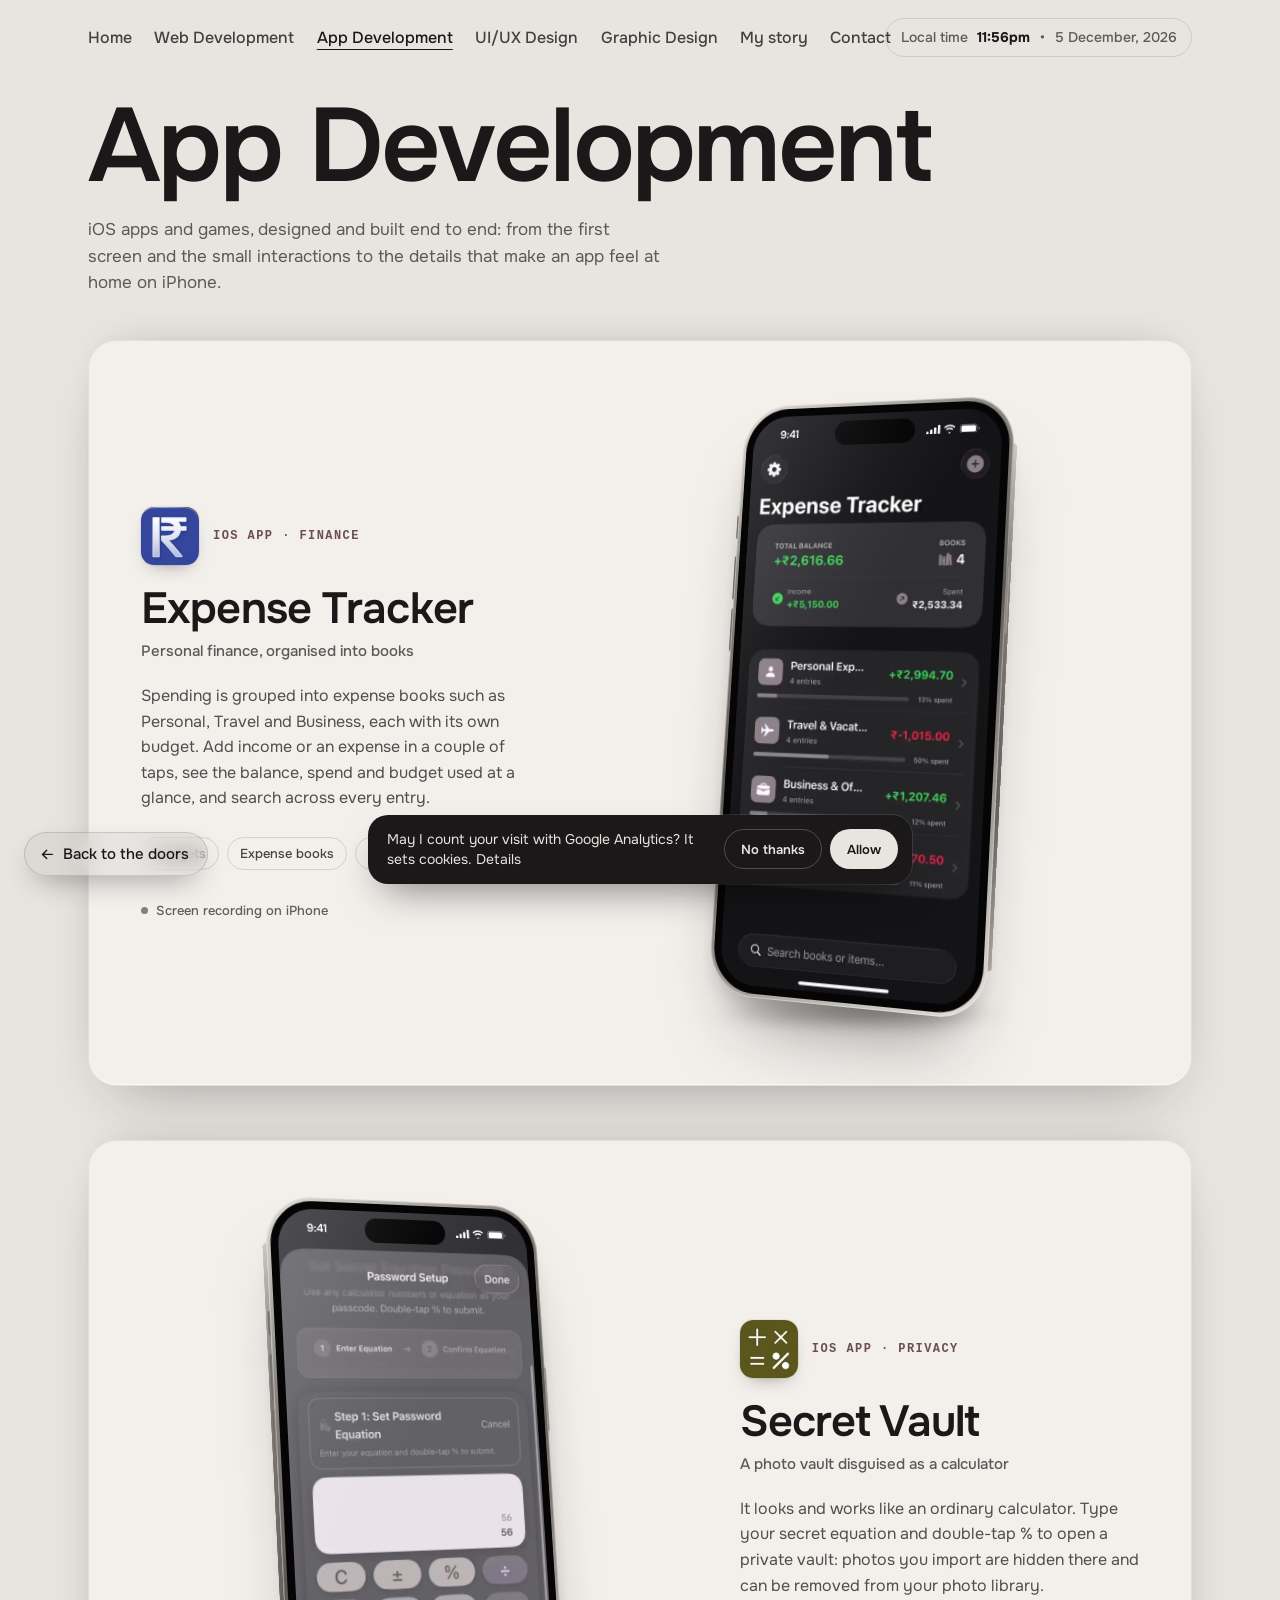
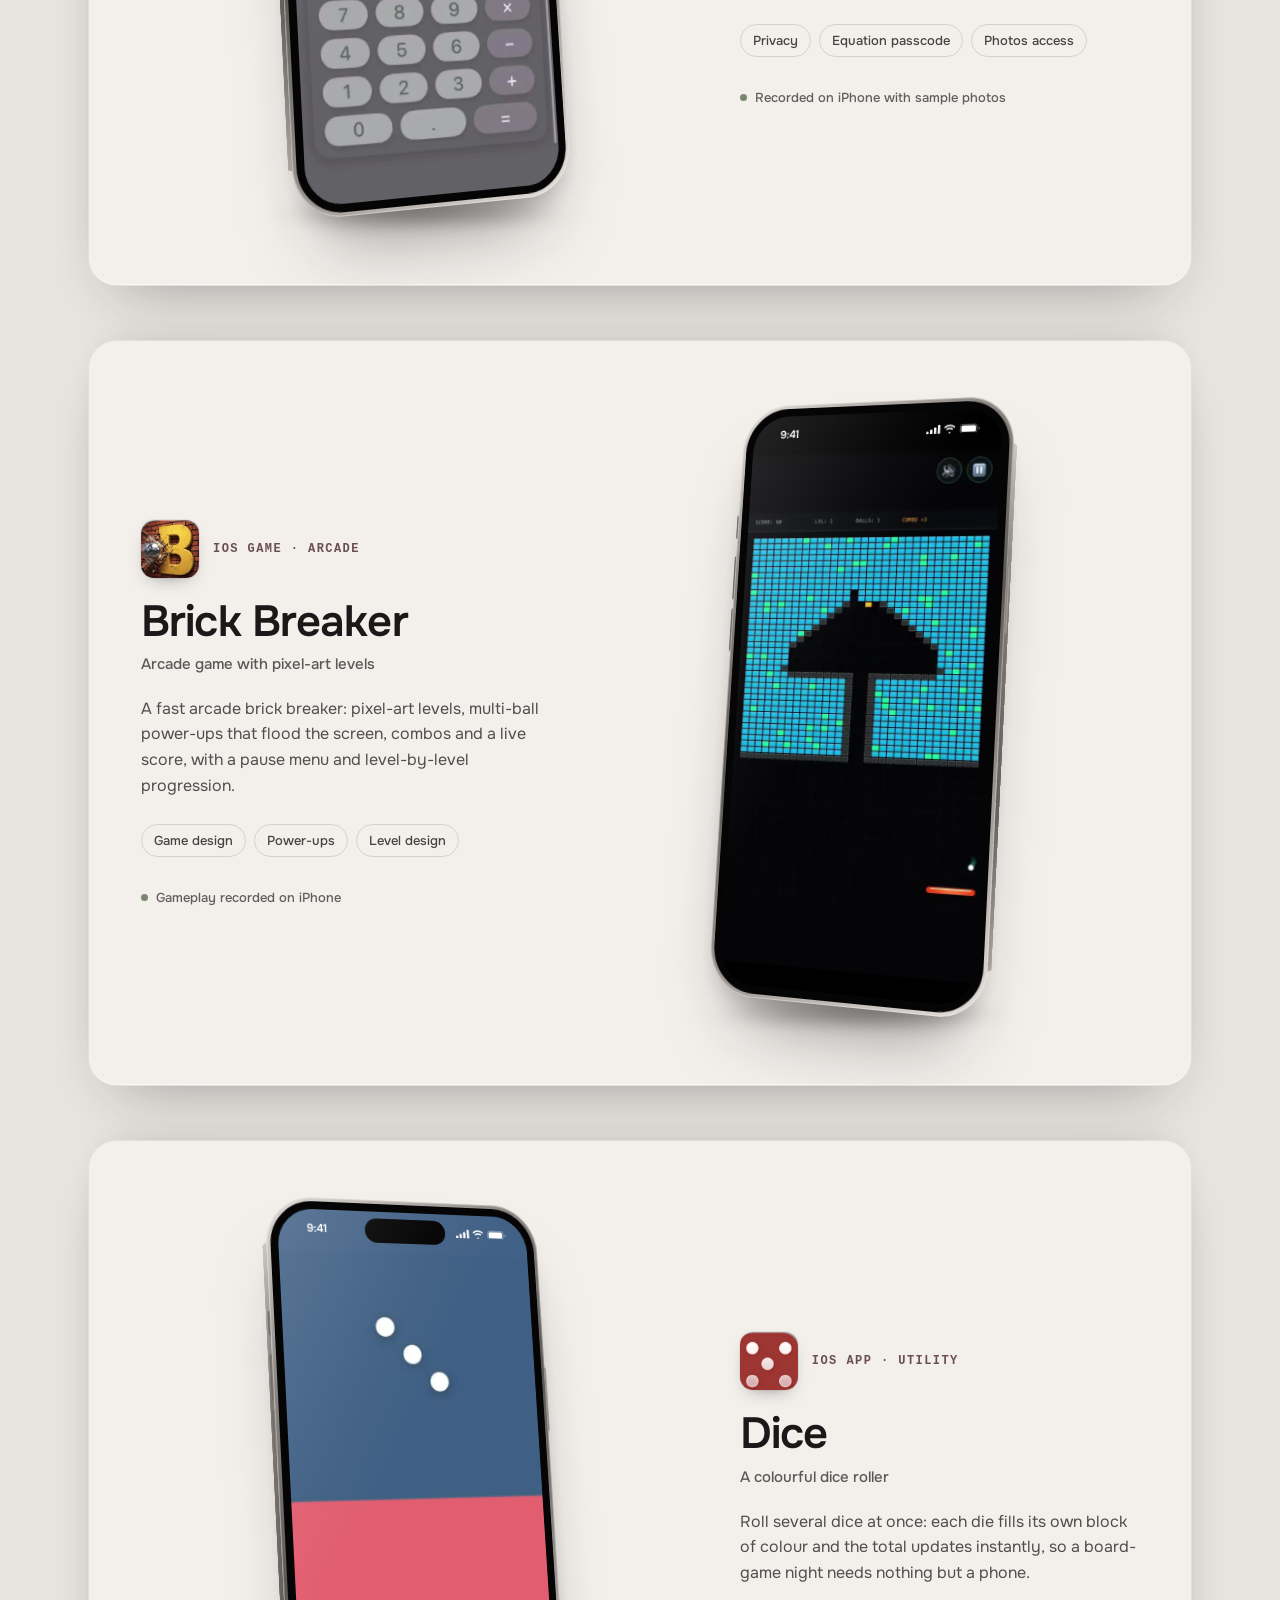
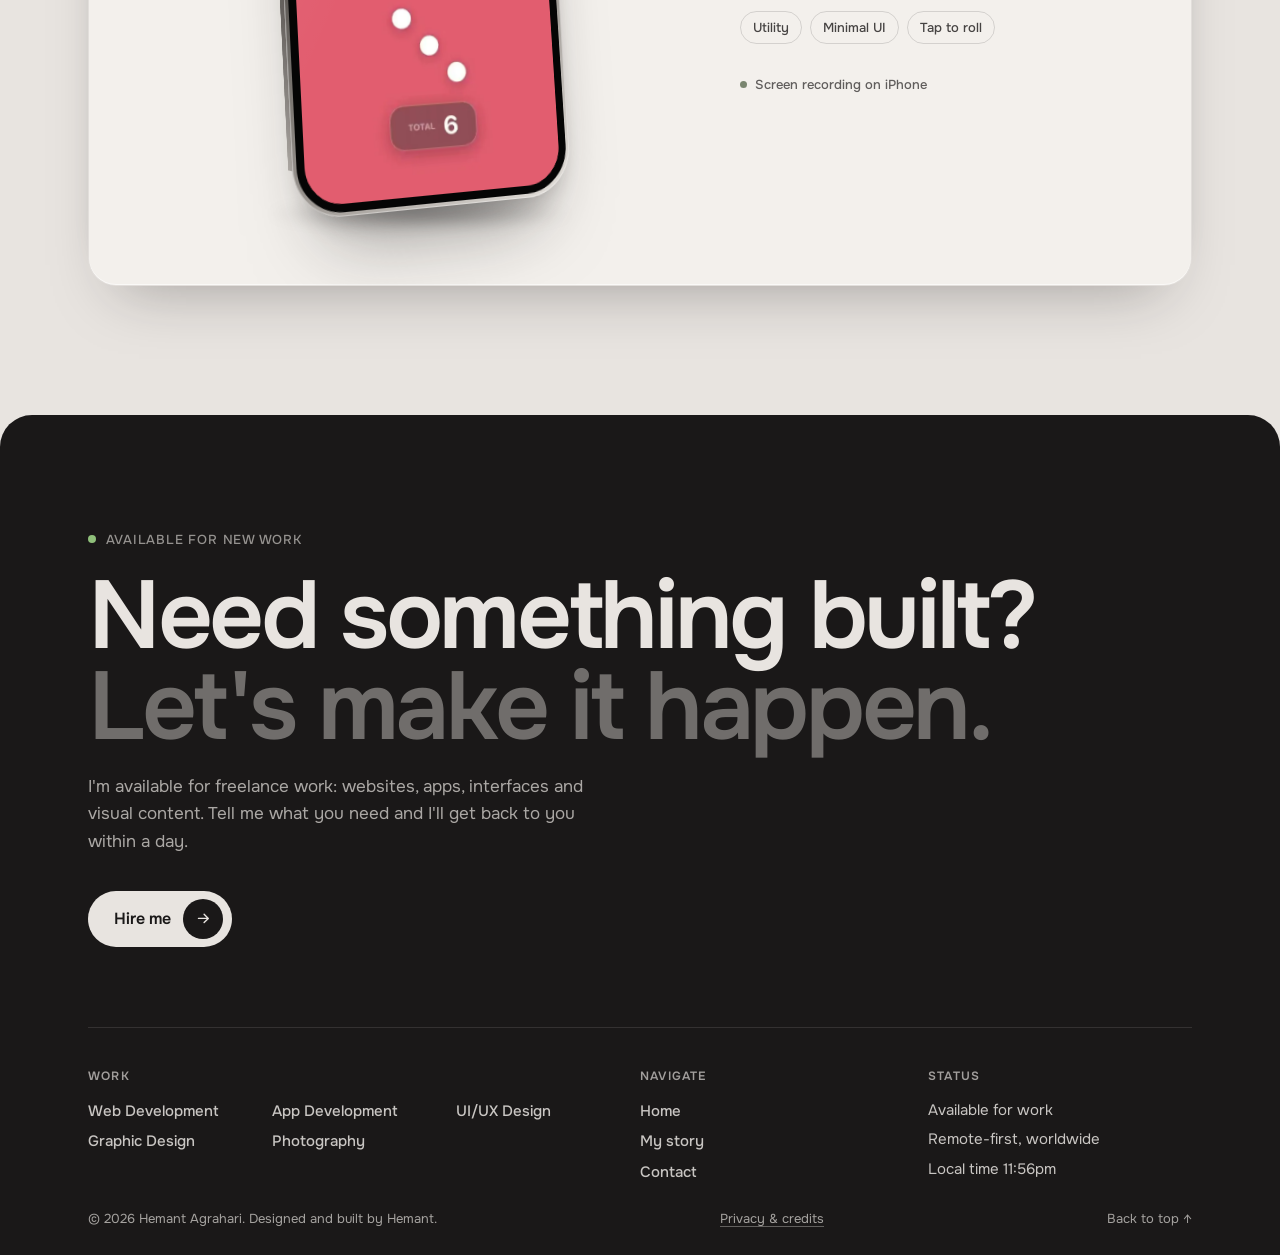
==== app-developer/index.html @ deef85c2 "added portfolio" ====
<!DOCTYPE html>
<html lang="en">
<head>
<meta charset="UTF-8" />
<meta name="viewport" content="width=device-width, initial-scale=1.0, viewport-fit=cover" />
<title>Freelance iOS App Developer — Hemant Agrahari</title>
<link rel="preload" href="../fonts/onest-latin.woff2" as="font" type="font/woff2" crossorigin>
<style>@font-face{font-family:'Onest';font-style:normal;font-display:swap;font-weight:100 900;src:url(../fonts/onest-latin.woff2) format('woff2');unicode-range:U+0000-00FF,U+0131,U+0152-0153,U+02BB-02BC,U+02C6,U+02DA,U+02DC,U+0304,U+0308,U+0329,U+2000-206F,U+20AC,U+2122,U+2191,U+2193,U+2212,U+2215,U+FEFF,U+FFFD}@font-face{font-family:'Onest';font-style:normal;font-display:swap;font-weight:100 900;src:url(../fonts/onest-latin-ext.woff2) format('woff2');unicode-range:U+0100-02BA,U+02BD-02C5,U+02C7-02CC,U+02CE-02D7,U+02DD-02FF,U+0304,U+0308,U+0329,U+1D00-1DBF,U+1E00-1E9F,U+1EF2-1EFF,U+2020,U+20A0-20AB,U+20AD-20C0,U+2113,U+2C60-2C7F,U+A720-A7FF}</style>

<meta name="description" content="Native iOS apps and games designed and built from first sketch to the App Store. Freelance app developer working remotely with businesses in the US, UK and worldwide." />
<meta name="theme-color" content="#1A1818" />
<script>if(/[?&]embed\b/.test(location.search))document.documentElement.classList.add('embed');try{if(localStorage.getItem('rishi-mode')==='dark')document.documentElement.dataset.mode='dark'}catch(e){}</script>
<style>
:root{--bg:#E8E4E0;--fg:#1A1818;--fg-rgb:26,24,24;--card:#F3F0EC;--card-line:rgba(26,24,24,.08);--accent:#6B4F4F;--room:#FBFAF8;
  --shadow:0 -1px 0 rgba(255,255,255,.6) inset,0 30px 60px -30px rgba(26,24,24,.35),0 -12px 40px -24px rgba(26,24,24,.25);
  --font:'Onest',ui-sans-serif,system-ui,-apple-system,'Segoe UI',sans-serif;color-scheme:light}
html[data-mode="dark"]{--bg:#1A1818;--fg:#E8E4E0;--fg-rgb:232,228,224;--card:#232020;--card-line:rgba(232,228,224,.08);--accent:#D9C6C6;--room:#050505;
  --shadow:0 1px 0 rgba(255,255,255,.04) inset,0 30px 60px -30px rgba(0,0,0,.8),0 -12px 40px -20px rgba(0,0,0,.7);color-scheme:dark}
*{box-sizing:border-box;margin:0;padding:0}
html{scrollbar-width:none}html::-webkit-scrollbar{display:none}
body{min-height:100vh;background:var(--bg);color:var(--fg);font-family:var(--font);-webkit-font-smoothing:antialiased;overflow-x:clip}
a{color:inherit;text-decoration:none}
:focus-visible{outline:2px solid #6B5C5C;outline-offset:3px}
.glow{position:fixed;inset:0;pointer-events:none;z-index:50;background:var(--room);animation:out .8s ease .15s forwards}
@keyframes out{to{opacity:0;visibility:hidden}}
html.embed .glow{animation:none;transition:opacity .45s ease,visibility 0s linear .45s}
html.embed.in .glow{opacity:0;visibility:hidden}
html.embed.out .glow{opacity:1;visibility:visible;transition:opacity .4s ease}

.wrap{max-width:88rem;margin:0 auto;padding:24px max(16px,env(safe-area-inset-right)) 0 max(16px,env(safe-area-inset-left))}
@media (min-width:1024px){.wrap{padding-inline:88px}}
.top{display:flex;justify-content:space-between;align-items:center;gap:12px;padding-bottom:56px}
.chip{display:inline-flex;align-items:center;height:44px;padding:0 18px;border-radius:999px;border:1px solid rgba(var(--fg-rgb),.14);font-size:14px;font-weight:500;cursor:pointer;transition:background .25s}
.chip:hover{background:rgba(var(--fg-rgb),.05)}
.lbl{font-size:12px;font-weight:500;letter-spacing:.06em;text-transform:uppercase;color:rgba(var(--fg-rgb),.5)}
.intro{display:flex;flex-direction:column;align-items:flex-start;gap:20px;padding-bottom:64px;text-align:left}
.intro h1{white-space:nowrap;font-size:clamp(34px,8.2vw,104px)}
h1{font-size:clamp(44px,7vw,84px);font-weight:600;letter-spacing:-.025em;line-height:.95}
.intro p{max-width:52ch;font-size:17px;line-height:1.55;color:rgba(var(--fg-rgb),.68)}
.intro .count{display:block;margin-top:14px;font-family:ui-monospace,'SF Mono',Menlo,Consolas,monospace;font-size:12px;font-weight:600;letter-spacing:.12em;text-transform:uppercase;color:var(--accent)}

/* ---------- stacked project cards ---------- */
.stack{position:relative;padding-bottom:12vh}
.card{position:sticky;top:calc(var(--nav-h,72px) + 16px + var(--i) * 14px);margin-bottom:6vh;border-radius:28px;background:var(--card);box-shadow:var(--shadow);
  border:1px solid var(--card-line);transform-origin:50% 0;will-change:transform;overflow:hidden}
.card__in{display:grid;gap:28px;padding:28px;min-height:min(calc(100vh - var(--nav-h,72px) - 120px),720px)}
@media (min-width:900px){
  .card__in{grid-template-columns:minmax(0,5fr) minmax(0,7fr);align-items:center;gap:40px;padding:48px 52px}
  .card.flip .card__in{grid-template-columns:minmax(0,7fr) minmax(0,5fr)}
  .card.flip .card__info{order:2}
}
.card__dim{position:absolute;inset:0;background:#000;opacity:0;pointer-events:none;border-radius:inherit}
.card__meta{display:flex;align-items:center;gap:12px;margin-bottom:22px;font-family:ui-monospace,'SF Mono',Menlo,Consolas,monospace;font-size:12px;font-weight:600;letter-spacing:.12em;text-transform:uppercase;color:var(--accent)}
.card__meta .no{color:rgba(var(--fg-rgb),.4)}
.card__meta i{width:22px;height:1px;background:currentColor;opacity:.5}
.card h2{font-size:clamp(30px,3.4vw,46px);font-weight:600;letter-spacing:-.02em;line-height:1.02;margin-bottom:10px}
.card .sub{font-size:15px;font-weight:500;color:rgba(var(--fg-rgb),.7);margin-bottom:22px}
.card .desc{font-size:16px;line-height:1.6;color:rgba(var(--fg-rgb),.75);max-width:44ch;margin-bottom:26px}
.tags{display:flex;flex-wrap:wrap;gap:8px;margin-bottom:28px}
.tags li{list-style:none;padding:7px 12px;border-radius:999px;border:1px solid rgba(var(--fg-rgb),.14);font-size:13px;font-weight:500;color:rgba(var(--fg-rgb),.8)}
.live{display:inline-flex;align-items:center;gap:10px;height:46px;padding:0 20px;border-radius:999px;background:var(--fg);color:var(--bg);font-size:14px;font-weight:600;transition:transform .3s cubic-bezier(.16,1,.3,1)}
.live:hover{transform:translateY(-2px)}
.live svg{width:16px;height:16px}
.note{display:inline-flex;align-items:center;gap:8px;font-size:13px;font-weight:500;color:rgba(var(--fg-rgb),.68)}
.note::before{content:"";width:7px;height:7px;border-radius:50%;background:#7a8670}

/* ---------- the phone: an iPhone turned slightly side-on ---------- */
.card__in{--w:clamp(210px,calc((100svh - var(--nav-h,72px) - 240px) * .5),320px);--sw:calc(var(--w) * .916)}
.stage{position:relative;perspective:1600px;perspective-origin:50% 45%;display:grid;place-items:center;padding:6px 0 34px}
.phone{position:relative;width:var(--w);transform-style:preserve-3d;transform:rotateY(-21deg) rotateX(6deg) rotateZ(1.2deg);transition:transform 1.2s cubic-bezier(.16,1,.3,1)}
.card.flip .phone{transform:rotateY(21deg) rotateX(6deg) rotateZ(-1.2deg)}
.card:hover .phone{transform:rotateY(-12deg) rotateX(3deg) rotateZ(.5deg)}
.card.flip:hover .phone{transform:rotateY(12deg) rotateX(3deg) rotateZ(-.5deg)}
/* titanium frame, then the black bezel, then the screen */
.phone__body{position:relative;transform-style:preserve-3d;padding:calc(var(--w) * .012);border-radius:calc(var(--w) * .168);
  background:linear-gradient(145deg,#e4e0db 0%,#8f8a85 22%,#5b5753 48%,#9d9893 74%,#e6e2dd 100%);
  box-shadow:inset 0 0 0 1px rgba(255,255,255,.35),0 50px 80px -40px rgba(26,24,24,.55),0 18px 30px -18px rgba(26,24,24,.35)}
html[data-mode="dark"] .phone__body{box-shadow:inset 0 0 0 1px rgba(255,255,255,.25),0 50px 80px -40px rgba(0,0,0,.9),0 18px 30px -18px rgba(0,0,0,.7)}
/* the frame's thickness: an edge you see because the phone is turned */
.phone__body::before{content:"";position:absolute;top:calc(var(--w) * .16);bottom:calc(var(--w) * .16);right:0;width:calc(var(--w) * .05);transform-origin:100% 50%;transform:rotateY(-90deg);
  background:linear-gradient(180deg,#cfcac5,#8c8783 30%,#6d6965 70%,#b9b4af)}
.card.flip .phone__body::before{right:auto;left:0;transform-origin:0 50%;transform:rotateY(90deg)}
.phone__btn{position:absolute;width:calc(var(--w) * .014);border-radius:2px;background:linear-gradient(90deg,#6e6a66,#bdb8b3);transform:translateZ(-1px)}
.phone__btn.l{left:calc(var(--w) * -.008)}.phone__btn.r{right:calc(var(--w) * -.008)}
.phone__screen{position:relative;box-sizing:content-box;aspect-ratio:1180/2556;border:calc(var(--w) * .03) solid #050505;border-radius:calc(var(--w) * .156);overflow:hidden;background:#141414 center/cover no-repeat;transform:translateZ(.5px)}
.phone__screen video{border-radius:calc(var(--w) * .126);position:absolute;inset:0;width:100%;height:100%;object-fit:cover;display:block}
.phone__screen::after{content:"";position:absolute;inset:0;pointer-events:none;
  background:linear-gradient(118deg,rgba(255,255,255,.14) 0%,rgba(255,255,255,.03) 30%,transparent 44%)}
.island{position:absolute;left:34%;top:calc(var(--sw) * .028);width:32%;aspect-ratio:126/37;border-radius:999px;background:#000}
.sbar{position:absolute;left:0;right:0;top:0;height:calc(var(--sw) * .15);display:flex;align-items:center;justify-content:space-between;
  padding:0 calc(var(--sw) * .085) 0 calc(var(--sw) * .115);color:#fff;font-size:calc(var(--sw) * .043);font-weight:600;letter-spacing:-.01em;pointer-events:none}
.sbar svg{height:calc(var(--sw) * .036);width:auto;display:block}
.sbar span:last-child{display:flex;align-items:center;gap:calc(var(--sw) * .014)}
.stage::after{content:"";position:absolute;left:50%;bottom:10px;width:calc(var(--w) * 1.05);height:26px;transform:translateX(-50%);border-radius:50%;
  background:radial-gradient(closest-side,rgba(0,0,0,.3),transparent);filter:blur(7px);z-index:-1}
html[data-mode="dark"] .stage::after{background:radial-gradient(closest-side,rgba(0,0,0,.8),transparent)}
/* the app's own icon beside its name */
.app{display:flex;align-items:center;gap:14px;margin-bottom:22px}
.app img{width:58px;height:58px;border-radius:13px;display:block;box-shadow:0 8px 18px -10px rgba(26,24,24,.5),0 0 0 1px rgba(var(--fg-rgb),.06)}
.app .card__meta{margin-bottom:0}

/* arriving */
.card .card__info>*,.card .stage{transition:opacity .8s ease,transform 1s cubic-bezier(.16,1,.3,1)}
.card:not(.seen) .card__info>*{opacity:0;transform:translateY(18px)}
.card:not(.seen) .stage{opacity:0;transform:translateX(40px)}
@media (max-width:899.98px){.card:not(.seen) .stage,.card.flip:not(.seen) .stage{transform:translateY(20px)}}
.card.flip:not(.seen) .stage{transform:translateX(-40px)}
.card .card__info>*:nth-child(2){transition-delay:.05s}.card .card__info>*:nth-child(3){transition-delay:.1s}
.card .card__info>*:nth-child(4){transition-delay:.15s}.card .card__info>*:nth-child(5){transition-delay:.2s}.card .card__info>*:nth-child(6){transition-delay:.25s}

.outro{padding:10vh 0 14vh;text-align:center}
.outro p{font-size:15px;color:rgba(var(--fg-rgb),.55);margin-bottom:18px}

@media (max-width:899.98px){
  .card{top:calc(var(--nav-h,64px) + 10px + var(--i) * 10px);border-radius:22px}
  /* phones: each card fits one screen, desktop on top, the essentials below */
  .card__in{padding:16px 18px 20px;min-height:auto;gap:4px;max-height:calc(100svh - var(--nav-h,64px) - 40px)}
  .stage{order:-1;padding:4px 6% 18px}
  .card__meta{margin-bottom:8px;font-size:11px}
  .card h2{font-size:26px;margin-bottom:4px}
  .card .sub{font-size:13px;margin-bottom:10px}
  .card .desc{font-size:14px;line-height:1.5;margin-bottom:14px;display:-webkit-box;-webkit-line-clamp:3;-webkit-box-orient:vertical;overflow:hidden}
  .tags{display:none}
  .live{height:44px;padding:0 18px;font-size:13px}
  .card__in{--w:clamp(150px,calc((100svh - var(--nav-h,64px) - 370px) * .47),230px)}
  .phone,.card.flip .phone{transform:rotateY(-14deg) rotateX(4deg) rotateZ(.6deg)}
  .card.flip .phone__body::before{right:0;left:auto;transform-origin:100% 50%;transform:rotateY(-90deg)}
  .app{margin-bottom:10px;gap:12px}.app img{width:42px;height:42px;border-radius:10px}
}
@media (prefers-reduced-motion:reduce){
  .glow{display:none}
  .card .card__info>*,.card .stage{transition:none;opacity:1!important;transform:none!important}
}

.rn{position:sticky;top:0;z-index:40;transition:background .35s ease,box-shadow .35s ease}
.rn{background:var(--bg)}
.rn.stuck{box-shadow:0 1px 0 rgba(var(--fg-rgb),.1)}
.rn__in{max-width:88rem;margin:0 auto;display:flex;align-items:center;justify-content:space-between;gap:1.5rem;padding:1.1rem max(16px,env(safe-area-inset-right)) 1.1rem max(16px,env(safe-area-inset-left));transition:padding .35s ease}
.rn.stuck .rn__in{padding-block:.8rem}
@media (min-width:1024px){.rn__in{padding-inline:88px}}
.rn nav ul{display:none;list-style:none;margin:0;padding:0;gap:1.4rem;white-space:nowrap}
.rn nav button{padding:0;border:0;background:none;color:var(--fg);font:inherit;font-size:1rem;font-weight:500;opacity:.8;cursor:pointer;transition:opacity .2s}
.rn nav button:hover,.rn nav button[aria-current]{opacity:1}
.rn nav button[aria-current]{text-decoration:underline;text-underline-offset:.35em;text-decoration-thickness:1px}
.rn__clock{display:flex;align-items:center;gap:.6rem;padding:.6rem .9rem;border-radius:999px;border:1px solid rgba(var(--fg-rgb),.12);font-size:.875rem;font-weight:500;white-space:nowrap}
.rn__clock span{color:rgba(var(--fg-rgb),.68)}
.rn__menu{display:inline-flex;align-items:center;justify-content:center;gap:.5rem;height:2.75rem;padding:0 1.05rem 0 .95rem;font:500 .9375rem/1 'Onest',ui-sans-serif,system-ui,-apple-system,'Segoe UI',sans-serif;border-radius:999px;border:1px solid rgba(var(--fg-rgb),.12);background:none;color:var(--fg);cursor:pointer}
.rn__menu svg{width:1.1rem;height:1.1rem}
/* ---------- the menu, full screen, on small screens ---------- */
.rn__panel{position:fixed;inset:0;z-index:110;display:flex;flex-direction:column;
  padding:max(1rem,env(safe-area-inset-top)) max(1.25rem,env(safe-area-inset-right)) max(1.5rem,env(safe-area-inset-bottom)) max(1.25rem,env(safe-area-inset-left));
  background:var(--bg);color:var(--fg);visibility:hidden;opacity:0;
  transition:opacity .4s cubic-bezier(.4,0,.2,1),visibility 0s linear .4s}
.rn.open .rn__panel{visibility:visible;opacity:1;transition-delay:0s}
/* a wash of colour sweeps up behind the items as it opens */
.rn__panel::before{content:"";position:absolute;inset:0;pointer-events:none;
  background:radial-gradient(70% 55% at 12% 100%,rgba(164,85,44,.2),transparent 70%),
             radial-gradient(60% 50% at 95% 4%,rgba(196,176,176,.18),transparent 72%);
  opacity:0;transform:translateY(12%) scale(1.08);transition:opacity .6s ease,transform .9s cubic-bezier(.16,1,.3,1)}
.rn.open .rn__panel::before{opacity:1;transform:none}
.rn__phead{position:relative;z-index:1;display:flex;align-items:center;justify-content:space-between;min-height:2.75rem;margin-bottom:auto}
.rn__plbl{font:600 .75rem/1 'Onest',ui-sans-serif,system-ui,sans-serif;letter-spacing:.16em;text-transform:uppercase;color:rgba(var(--fg-rgb),.5)}
.rn__pclose{display:inline-flex;align-items:center;justify-content:center;width:2.75rem;height:2.75rem;border-radius:999px;
  border:1px solid rgba(var(--fg-rgb),.14);background:none;color:var(--fg);cursor:pointer;transition:background .25s,transform .35s cubic-bezier(.16,1,.3,1)}
.rn__pclose:hover{background:rgba(var(--fg-rgb),.08);transform:rotate(90deg)}
.rn__pclose svg{width:1.15rem;height:1.15rem}
.rn__plist{position:relative;z-index:1;display:flex;flex-direction:column;justify-content:center;gap:.1rem;padding-block:2rem}
/* each line rises into place, one after the other */
.rn__plist button{position:relative;display:flex;align-items:baseline;gap:.85rem;width:100%;padding:.45rem 0;border:0;background:none;color:var(--fg);
  font:600 clamp(2rem,9.5vw,2.9rem)/1.06 'Onest',ui-sans-serif,system-ui,sans-serif;letter-spacing:-.03em;text-align:left;cursor:pointer;
  opacity:0;transform:translateY(1.1rem);transition:opacity .5s ease,transform .66s cubic-bezier(.16,1,.3,1),color .25s ease}
.rn.open .rn__plist button{opacity:1;transform:none;transition-delay:calc(var(--i,0) * 55ms + 90ms)}
.rn__plist button::before{content:counter(rnc,decimal-leading-zero);counter-increment:rnc;
  font:600 .8125rem/1 ui-monospace,'SF Mono',Menlo,Consolas,monospace;letter-spacing:.1em;color:rgba(var(--fg-rgb),.38);transition:color .25s}
.rn__plist{counter-reset:rnc}
.rn__plist button[aria-current]{color:var(--fg)}
.rn__plist button[aria-current]::before{color:#A4552C}
@media (hover:hover){.rn__plist button:hover{color:#A4552C}.rn__plist button:hover::before{color:#A4552C}}
.rn__pfoot{position:relative;z-index:1;margin-top:auto;padding-top:1.25rem;border-top:1px solid rgba(var(--fg-rgb),.1);
  font:500 .8125rem/1.4 'Onest',ui-sans-serif,system-ui,sans-serif;color:rgba(var(--fg-rgb),.55);
  opacity:0;transform:translateY(.6rem);transition:opacity .5s ease .34s,transform .6s cubic-bezier(.16,1,.3,1) .34s}
.rn.open .rn__pfoot{opacity:1;transform:none}
html.rn-lock,html.rn-lock body{overflow:hidden}
@media (prefers-reduced-motion:reduce){
  .rn__panel,.rn__panel::before,.rn__plist button,.rn__pfoot{transition-duration:.01ms!important;transform:none!important}}

/* ---------- where things sit in the bar ---------- */
/* wide: the full nav shows, and "back" floats in the bottom-left corner instead of taking bar space */
@media (min-width:1200px){
  .rn nav ul{display:flex}
  .rn__menu,.rn__panel{display:none!important}
  .backd{position:fixed;left:max(1.5rem,env(safe-area-inset-left));bottom:max(1.5rem,calc(env(safe-area-inset-bottom) + 1rem));top:auto;z-index:60;
    height:3rem;padding:0 1.25rem 0 1rem;border-color:transparent;
    background:var(--bd-float,rgba(26,24,24,.9));color:var(--bd-floatfg,#E8E4E0);
    -webkit-backdrop-filter:blur(10px);backdrop-filter:blur(10px);
    box-shadow:0 12px 30px -12px rgba(0,0,0,.45),0 0 0 1px rgba(255,255,255,.08)}
  .backd span{display:inline}
  .backd:hover{background:var(--bd-float,rgba(26,24,24,1));border-color:transparent}
}
html[data-mode="dark"] .backd{--bd-float:rgba(232,228,224,.92);--bd-floatfg:#1A1818}
/* narrow: back on the left, menu on the right, no clock */
@media (max-width:1199.98px){
  .rn__in{justify-content:space-between}
  .rn nav{display:none}
  .rn__clock{display:none}
  .rn__menu{order:99;margin-left:auto}
  .backd{order:-2}
}

/* ---------- footer ---------- */
/* the footer slides up over the last 32px of the section above, so its rounded corners show that
   section's real background (gradients and glows included) instead of a flat patch of colour */
.sfw{position:relative;z-index:2;background:transparent;margin-top:-32px}
.sfw--dark .sf{box-shadow:inset 0 1px 0 rgba(232,228,224,.12)}
.sf{--sf-bg:#1A1818;--sf-fg:#E8E4E0;--sf-rgb:232,228,224;--sf-acc:#C4B0B0;position:relative;z-index:2;background:var(--sf-bg);color:var(--sf-fg);
  border-radius:2rem 2rem 0 0;overflow:hidden;font-family:'Onest',ui-sans-serif,system-ui,-apple-system,'Segoe UI',sans-serif}
html[data-mode="dark"] .sf{--sf-bg:#0F0E0E;box-shadow:inset 0 1px 0 rgba(232,228,224,.1)}
.sf__in{max-width:88rem;margin:0 auto;padding:5.5rem 1.25rem 1.5rem}
@media (min-width:1024px){.sf__in{padding:7rem 5.5rem 1.75rem}}
html,body{overscroll-behavior-y:none}
html{background:#1A1818}html[data-mode="dark"]{background:#0F0E0E}
body{margin:0}
.sf{margin-bottom:0}
.sf__eye{display:inline-flex;align-items:center;gap:.6rem;font-size:.8125rem;font-weight:500;letter-spacing:.06em;text-transform:uppercase;color:rgba(var(--sf-rgb),.6)}
.sf__eye i{width:.5rem;height:.5rem;border-radius:50%;background:#8FBF7A;box-shadow:0 0 0 0 rgba(143,191,122,.6);animation:sfPulse 2.2s ease-out infinite}
@keyframes sfPulse{70%{box-shadow:0 0 0 .55rem rgba(143,191,122,0)}100%{box-shadow:0 0 0 0 rgba(143,191,122,0)}}
.sf__h{margin:1.4rem 0 1.25rem;font-size:clamp(2.75rem,7.5vw,6.5rem);font-weight:600;line-height:.95;letter-spacing:-.035em}
.sf__h span{display:block;color:rgba(var(--sf-rgb),.42)}
.sf__p{max-width:46ch;font-size:1.0625rem;line-height:1.6;color:rgba(var(--sf-rgb),.7)}
.sf__cta{display:flex;flex-wrap:wrap;gap:.75rem;margin-top:2.25rem}
.sf__btn{display:inline-flex;align-items:center;gap:.8rem;height:3.5rem;padding:0 .55rem 0 1.6rem;border:0;border-radius:999px;background:var(--sf-fg);color:var(--sf-bg);
  font:inherit;font-size:1rem;font-weight:600;cursor:pointer;transition:transform .35s cubic-bezier(.16,1,.3,1)}
.sf__btn b{display:grid;place-items:center;width:2.5rem;height:2.5rem;border-radius:50%;background:var(--sf-bg);color:var(--sf-fg)}
.sf__btn svg{width:1.05rem;height:1.05rem;transition:transform .35s cubic-bezier(.16,1,.3,1)}
.sf__btn:hover{transform:translateY(-2px)}.sf__btn:hover svg{transform:translateX(3px)}
.sf__ghost{display:inline-flex;align-items:center;height:3.5rem;padding:0 1.5rem;border-radius:999px;border:1px solid rgba(var(--sf-rgb),.2);background:none;color:var(--sf-fg);
  font:inherit;font-size:1rem;font-weight:500;cursor:pointer;transition:background .25s}
.sf__ghost:hover{background:rgba(var(--sf-rgb),.07)}
.sf__cols{display:grid;grid-template-columns:repeat(2,minmax(0,1fr));gap:2.25rem 1.5rem;margin-top:5rem;padding-top:2.5rem;border-top:1px solid rgba(var(--sf-rgb),.12)}
@media (min-width:768px){.sf__cols{grid-template-columns:2fr 1fr 1fr}}
.sf__cols h3{margin-bottom:1rem;font-size:.75rem;font-weight:600;letter-spacing:.1em;text-transform:uppercase;color:rgba(var(--sf-rgb),.66)}
.sf__cols ul{list-style:none;margin:0;padding:0;display:flex;flex-direction:column;gap:.6rem}
@media (pointer:coarse),(max-width:767.98px){.sf__cols ul{gap:0}.sf__cols button,.sf__cols a,.sf__bot button{min-height:44px;min-width:44px;display:inline-flex;align-items:center}.sf__cols li.st{min-height:32px;display:flex;align-items:center}}
.sf__cols button,.sf__cols a{padding:0;border:0;background:none;color:rgba(var(--sf-rgb),.85);font:inherit;font-size:.9375rem;font-weight:500;cursor:pointer;text-align:left;text-decoration:none;transition:color .2s}
.sf__cols button:hover,.sf__cols a:hover{color:#fff}
.sf__cols li.st{font-size:.9375rem;color:rgba(var(--sf-rgb),.85)}
.sf__cols .work{display:grid;grid-template-columns:repeat(auto-fill,minmax(10rem,1fr));gap:.6rem 1.5rem}
.sf__in{position:relative;z-index:1}
/* the name runs the full width of the footer, edge to edge, behind the links and the bottom line */
.sf__word{position:absolute;left:0;right:0;bottom:0;z-index:0;margin:0;padding:0 1.2vw;font-size:var(--wf,15vw);font-weight:700;line-height:.74;letter-spacing:-.055em;
  color:rgba(var(--sf-rgb),.17);user-select:none;pointer-events:none;white-space:nowrap;text-align:center;transform:translateY(.05em)}
.sf__word span{display:inline-block}
.sf__word .short{display:none}
@media (max-width:767.98px){.sf__word .full{display:none}.sf__word .short{display:inline-block}}

.sf__bot{display:flex;flex-wrap:wrap;justify-content:space-between;gap:.75rem;margin-top:1.75rem;font-size:.8125rem;color:rgba(var(--sf-rgb),.68)}
.sf__bot button{padding:0;border:0;background:none;color:inherit;font:inherit;cursor:pointer}.sf__bot button:hover{color:var(--sf-fg)}
.sf__legal a{color:inherit;text-decoration:underline;text-underline-offset:.2em;text-decoration-color:rgba(var(--sf-rgb),.35)}.sf__legal a:hover{color:var(--sf-fg)}
@media (pointer:coarse),(max-width:767.98px){.sf__legal a{min-height:44px;display:inline-flex;align-items:center}}
@media (prefers-reduced-motion:reduce){.sf__eye i{animation:none}}
/* ---------- floating back-to-top ---------- */
.totop{--tt-bg:#1A1818;--tt-fg:#E8E4E0;--tt-ring:232,228,224;position:fixed;right:max(1.25rem,env(safe-area-inset-right));bottom:max(1.25rem,env(safe-area-inset-bottom));z-index:60;
  display:grid;place-items:center;width:3.25rem;height:3.25rem;padding:0;border:0;border-radius:50%;background:var(--tt-bg);color:var(--tt-fg);cursor:pointer;
  box-shadow:0 10px 30px -10px rgba(0,0,0,.45),0 0 0 1px rgba(var(--tt-ring),.14);
  opacity:0;visibility:hidden;transform:translateY(.75rem) scale(.9);
  transition:opacity .35s ease,visibility 0s linear .35s,transform .45s cubic-bezier(.16,1,.3,1),background .3s ease,color .3s ease,box-shadow .3s ease}
.totop.show{opacity:1;visibility:visible;transform:none;transition-delay:0s}
.totop[data-on="dark"]{--tt-bg:#E8E4E0;--tt-fg:#1A1818;--tt-ring:26,24,24}
.totop svg.ar{width:1.15rem;height:1.15rem;transition:transform .4s cubic-bezier(.16,1,.3,1)}
.totop svg.ring{position:absolute;inset:0;width:100%;height:100%;transform:rotate(-90deg);pointer-events:none}
.totop .ring circle{fill:none;stroke:currentColor;stroke-width:2;opacity:.85;stroke-dasharray:var(--len);stroke-dashoffset:calc(var(--len) * (1 - var(--p,0)));transition:stroke-dashoffset .12s linear}
.totop .lbl{position:absolute;right:calc(100% + .6rem);top:50%;padding:.4rem .75rem;border-radius:999px;background:var(--tt-bg);color:var(--tt-fg);font:500 .8125rem/1 'Onest',ui-sans-serif,system-ui,sans-serif;
  white-space:nowrap;pointer-events:none;opacity:0;transform:translate(.4rem,-50%);transition:opacity .25s ease,transform .35s cubic-bezier(.16,1,.3,1);box-shadow:0 0 0 1px rgba(var(--tt-ring),.14)}
@media (hover:hover){.totop:hover{transform:translateY(-3px)}.totop:hover svg.ar{transform:translateY(-3px)}.totop:hover .lbl{opacity:1;transform:translate(0,-50%)}}
.totop:focus-visible{outline:2px solid #C4B0B0;outline-offset:3px}
@media (max-width:767.98px){.totop{width:3rem;height:3rem}}
@media (prefers-reduced-motion:reduce){.totop,.totop svg.ar{transition:opacity .2s ease,visibility 0s linear .2s}}

.skel{position:relative}
.skel::after{content:"";position:absolute;inset:0;z-index:6;pointer-events:none;border-radius:inherit;opacity:1;
  background:linear-gradient(100deg,#E2DDD8 30%,#F1EDE9 50%,#E2DDD8 70%);background-size:220% 100%;animation:skel 1.25s linear infinite}
html[data-mode="dark"] .skel::after{background-image:linear-gradient(100deg,#231F1F 30%,#2F2A2A 50%,#231F1F 70%)}
@keyframes skel{from{background-position:120% 0}to{background-position:-100% 0}}
/* a recording that is still buffering: a light sweep over its poster until it plays */
.skel-buf{position:relative}
.skel-buf::before{content:"";position:absolute;inset:0;z-index:6;pointer-events:none;border-radius:inherit;
  background:linear-gradient(100deg,transparent 30%,rgba(255,255,255,.22) 50%,transparent 70%);background-size:220% 100%;animation:skel 1.25s linear infinite}
@media (prefers-reduced-motion:reduce){.skel::after{animation:none}}

/* "Back to the doors" sits in the room's sticky header: it stays on screen the whole
   time you are inside a room, but it is part of the bar rather than floating over the page,
   so it never covers anything you are reading. */
.backd{order:-2;flex:none;display:inline-flex;align-items:center;gap:.5rem;height:2.75rem;padding:0 1.1rem 0 .85rem;
  border:1px solid rgba(var(--fg-rgb),.14);border-radius:999px;background:rgba(var(--fg-rgb),.05);color:var(--fg);
  font:500 .9375rem/1 'Onest',ui-sans-serif,system-ui,-apple-system,'Segoe UI',sans-serif;text-decoration:none;cursor:pointer;white-space:nowrap;
  opacity:0;transform:translateX(-.5rem);transition:opacity .35s ease,transform .45s cubic-bezier(.16,1,.3,1),background .25s ease,border-color .25s ease}
.backd.show{opacity:1;transform:none}
.backd svg{width:1.05rem;height:1.05rem;transition:transform .35s cubic-bezier(.16,1,.3,1)}
@media (hover:hover){.backd:hover{background:rgba(var(--fg-rgb),.1);border-color:rgba(var(--fg-rgb),.26)}.backd:hover svg{transform:translateX(-3px)}}
.backd:focus-visible{outline:2px solid #C4B0B0;outline-offset:3px}
/* phones keep the words on both pills; on the very narrowest screens they just get a little smaller */
@media (max-width:359.98px){.backd,.rn__menu{font-size:.8125rem}.backd{padding:0 .85rem 0 .7rem}.rn__menu{padding:0 .85rem}}
/* the leftover top row above each room's title, and the gap under the intro */
.top{display:none!important}
.intro{padding-bottom:clamp(28px,4vw,44px)!important}
.rn__in{min-width:0}
.rn nav{min-width:0}
</style>
<link rel="canonical" href="https://therishithakor.com/app-developer/" />
<meta name="robots" content="index,follow,max-image-preview:large,max-snippet:-1,max-video-preview:-1" />
<meta name="author" content="Hemant Agrahari" />
<link rel="icon" href="/favicon.ico" sizes="48x48" />
<link rel="icon" type="image/png" href="/icon-192.png" sizes="192x192" />
<link rel="apple-touch-icon" href="/apple-touch-icon.png" />
<meta property="og:type" content="website" />
<meta property="og:site_name" content="Hemant Agrahari" />
<meta property="og:locale" content="en_US" />
<meta property="og:url" content="https://therishithakor.com/app-developer/" />
<meta property="og:title" content="Freelance iOS App Developer — Hemant Agrahari" />
<meta property="og:description" content="Native iOS apps and games designed and built from first sketch to the App Store. Freelance app developer working remotely with businesses in the US, UK and worldwide." />
<meta property="og:image" content="https://therishithakor.com/og.jpg?v=2" />
<meta property="og:image:secure_url" content="https://therishithakor.com/og.jpg?v=2" />
<meta property="og:image:type" content="image/jpeg" />
<meta property="og:image:width" content="1200" />
<meta property="og:image:height" content="630" />
<meta property="og:image:alt" content="Hemant Agrahari&#39;s portfolio" />
<meta name="twitter:card" content="summary_large_image" />
<meta name="twitter:title" content="Freelance iOS App Developer — Hemant Agrahari" />
<meta name="twitter:description" content="Native iOS apps and games designed and built from first sketch to the App Store. Freelance app developer working remotely with businesses in the US, UK and worldwide." />
<meta name="twitter:image" content="https://therishithakor.com/og.jpg?v=2" />
<script type="application/ld+json">{"@context":"https://schema.org","@graph":[{"@type":"Person","@id":"https://therishithakor.com/#rishi","name":"Hemant Agrahari","url":"https://therishithakor.com","jobTitle":"Freelance Developer, Designer and Photographer","image":"https://therishithakor.com/og.jpg?v=2","description":"Freelance web and iOS developer, UI/UX designer, graphic designer and photographer working remotely with clients worldwide.","knowsAbout":["Web development","iOS app development","UI/UX design","Graphic design","Brand identity","Photography"],"address":{"@type":"PostalAddress","addressCountry":"IN"},"knowsLanguage":["en"],"worksFor":{"@id":"https://therishithakor.com/#org"}},{"@type":"Organization","@id":"https://therishithakor.com/#org","name":"Hemant Agrahari — Design & Development","alternateName":"Hemant Agrahari","url":"https://therishithakor.com","image":"https://therishithakor.com/og.jpg?v=2","logo":{"@type":"ImageObject","url":"https://therishithakor.com/icon-512.png","width":512,"height":512},"founder":{"@id":"https://therishithakor.com/#rishi"},"email":"rishithakor218@gmail.com","contactPoint":{"@type":"ContactPoint","contactType":"sales","email":"rishithakor218@gmail.com","availableLanguage":"en","areaServed":["US","GB","CA","AU"]},"description":"Freelance web development, iOS app development, UI/UX design and graphic design, delivered remotely.","areaServed":[{"@type":"Country","name":"United States"},{"@type":"Country","name":"United Kingdom"},{"@type":"Country","name":"Canada"},{"@type":"Country","name":"Australia"},"Worldwide"],"hasOfferCatalog":{"@type":"OfferCatalog","name":"Services","itemListElement":[{"@type":"Offer","itemOffered":{"@type":"Service","name":"Web development","description":"Websites and web applications designed and built end to end."}},{"@type":"Offer","itemOffered":{"@type":"Service","name":"iOS app development","description":"Native iOS apps and games, from first sketch to the App Store."}},{"@type":"Offer","itemOffered":{"@type":"Service","name":"UI/UX design","description":"Product and interface design: user flows, wireframes and finished UI."}},{"@type":"Offer","itemOffered":{"@type":"Service","name":"Graphic design","description":"Brand identity, social media creatives, posters and logos."}},{"@type":"Offer","itemOffered":{"@type":"Service","name":"Photography","description":"Portrait, event and street photography."}}]}},{"@type":"WebSite","@id":"https://therishithakor.com/#site","url":"https://therishithakor.com","name":"Hemant Agrahari — Portfolio","publisher":{"@id":"https://therishithakor.com/#rishi"},"inLanguage":"en"},{"@type":"BreadcrumbList","itemListElement":[{"@type":"ListItem","position":1,"name":"Home","item":"https://therishithakor.com/"},{"@type":"ListItem","position":2,"name":"Freelance iOS App Developer","item":"https://therishithakor.com/app-developer/"}]}]}</script>
<meta name="google-site-verification" content="dB3k2roAkI1S8861shwLsjVKNyl1q-TjchYYJWrG-18" /></head>
<body>
<div class="glow" aria-hidden="true"></div>
<header class="rn" id="rn">
  <div class="rn__in">
    <nav aria-label="Primary"><ul><li><button data-nav="home">Home</button></li><li><button data-nav="door:0">Web Development</button></li><li><button data-nav="door:1" aria-current=page>App Development</button></li><li><button data-nav="door:2">UI/UX Design</button></li><li><button data-nav="door:3">Graphic Design</button></li><li><button data-nav="about">My story</button></li><li><button data-nav="contact">Contact</button></li></ul></nav>
    <div class="rn__clock" aria-label="Local time"><span>Local time</span><b data-ftime>—</b><span class="d">•</span><span class="d" data-fdate></span></div>
    <button class="rn__menu" id="rnMenu" aria-expanded="false" aria-controls="rnPanel"><svg aria-hidden="true" focusable="false" viewBox="0 0 24 24" fill="none" stroke="currentColor" stroke-width="2" stroke-linecap="round"><path d="M4 6h16M4 12h16M4 18h16"/></svg><span>Menu</span></button>
  </div>
  <div class="rn__panel" id="rnPanel" role="dialog" aria-modal="true" aria-label="Menu">
    <div class="rn__phead">
      <span class="rn__plbl">Menu</span>
      <button class="rn__pclose" id="rnClose" aria-label="Close menu"><svg aria-hidden="true" focusable="false" viewBox="0 0 24 24" fill="none" stroke="currentColor" stroke-width="2" stroke-linecap="round"><path d="M18 6 6 18M6 6l12 12"/></svg></button>
    </div>
    <div class="rn__plist"><button data-nav="home">Home</button><button data-nav="door:0">Web Development</button><button data-nav="door:1" aria-current=page>App Development</button><button data-nav="door:2">UI/UX Design</button><button data-nav="door:3">Graphic Design</button><button data-nav="about">My story</button><button data-nav="contact">Contact</button></div>
    <p class="rn__pfoot">Hemant Agrahari — available for new work<br>Replies within 5 hours</p>
  </div>
</header>

<main class="wrap">
  <div class="top"><a class="chip" href="../#works">← Back to the doors</a></div>
  <section class="intro">
    <h1>App Development</h1>
    <div><p>iOS apps and games, designed and built end to end: from the first screen and the small interactions to the details that make an app feel at home on iPhone.</p></div>
  </section>
  <section class="stack" id="stack" aria-label="Projects"><!--pre-->
  <article class="card" style="--i:0" aria-labelledby="p0">
    <div class="card__in">
      <div class="card__info">
        <div class="app"><img src="icon-expense.webp" alt="" width="58" height="58" decoding="async" loading="eager"><p class="card__meta"><span>iOS app · Finance</span></p></div>
        <h2 id="p0">Expense Tracker</h2>
        <p class="sub">Personal finance, organised into books</p>
        <p class="desc">Spending is grouped into expense books such as Personal, Travel and Business, each with its own budget. Add income or an expense in a couple of taps, see the balance, spend and budget used at a glance, and search across every entry.</p>
        <ul class="tags"><li>Budgets</li><li>Expense books</li><li>Shortcuts &amp; Back Tap</li></ul>
        <span class="note">Screen recording on iPhone</span>
      </div>
      <div class="stage" aria-hidden="true">
        <div class="phone"><div class="phone__body">
          <i class="phone__btn l" style="top:19%;height:4%"></i><i class="phone__btn l" style="top:26%;height:7.5%"></i><i class="phone__btn l" style="top:35%;height:7.5%"></i><i class="phone__btn r" style="top:28%;height:11%"></i>
          <div class="phone__screen" style="background-image:url([data-uri])">
            <video muted loop playsinline preload="metadata" poster="app-expense.webp" src="app-expense.mp4"></video>
            <div class="sbar"><span>9:41</span><span><svg aria-hidden="true" focusable="false" viewBox="0 0 18 12" fill="currentColor"><rect x="0" y="8" width="3" height="4" rx="1"/><rect x="5" y="5.5" width="3" height="6.5" rx="1"/><rect x="10" y="3" width="3" height="9" rx="1"/><rect x="15" y="0" width="3" height="12" rx="1"/></svg><svg aria-hidden="true" focusable="false" viewBox="0 0 16 12" fill="currentColor"><path d="M8 2.2c2.3 0 4.4.9 6 2.4l1.3-1.4A10.6 10.6 0 0 0 8 .3 10.6 10.6 0 0 0 .7 3.2L2 4.6a8.7 8.7 0 0 1 6-2.4Zm0 3.8c1.3 0 2.5.5 3.4 1.3l1.3-1.4A6.8 6.8 0 0 0 8 4.1a6.8 6.8 0 0 0-4.7 1.8l1.3 1.4C5.5 6.5 6.7 6 8 6Zm0 3.7c-.6 0-1.1.2-1.5.6L8 12l1.5-1.7c-.4-.4-.9-.6-1.5-.6Z"/></svg><svg aria-hidden="true" focusable="false" viewBox="0 0 27 12" fill="none"><rect x=".5" y=".5" width="22" height="11" rx="3.2" stroke="currentColor" opacity=".4"/><rect x="2" y="2" width="19" height="8" rx="2" fill="currentColor"/><path d="M24.5 4v4c.8-.3 1.3-1.1 1.3-2s-.5-1.7-1.3-2Z" fill="currentColor" opacity=".45"/></svg></span></div><div class="island"></div>
          </div>
        </div></div>
      </div>
    </div>
    <div class="card__dim"></div>
  </article>
  <article class="card flip" style="--i:1" aria-labelledby="p1">
    <div class="card__in">
      <div class="card__info">
        <div class="app"><img src="icon-vault.webp" alt="" width="58" height="58" decoding="async" loading="lazy"><p class="card__meta"><span>iOS app · Privacy</span></p></div>
        <h2 id="p1">Secret Vault</h2>
        <p class="sub">A photo vault disguised as a calculator</p>
        <p class="desc">It looks and works like an ordinary calculator. Type your secret equation and double-tap % to open a private vault: photos you import are hidden there and can be removed from your photo library.</p>
        <ul class="tags"><li>Privacy</li><li>Equation passcode</li><li>Photos access</li></ul>
        <span class="note">Recorded on iPhone with sample photos</span>
      </div>
      <div class="stage" aria-hidden="true">
        <div class="phone"><div class="phone__body">
          <i class="phone__btn l" style="top:19%;height:4%"></i><i class="phone__btn l" style="top:26%;height:7.5%"></i><i class="phone__btn l" style="top:35%;height:7.5%"></i><i class="phone__btn r" style="top:28%;height:11%"></i>
          <div class="phone__screen" style="background-image:url([data-uri])">
            <video muted loop playsinline preload="metadata" poster="app-vault.webp" src="app-vault.mp4"></video>
            <div class="sbar"><span>9:41</span><span><svg aria-hidden="true" focusable="false" viewBox="0 0 18 12" fill="currentColor"><rect x="0" y="8" width="3" height="4" rx="1"/><rect x="5" y="5.5" width="3" height="6.5" rx="1"/><rect x="10" y="3" width="3" height="9" rx="1"/><rect x="15" y="0" width="3" height="12" rx="1"/></svg><svg aria-hidden="true" focusable="false" viewBox="0 0 16 12" fill="currentColor"><path d="M8 2.2c2.3 0 4.4.9 6 2.4l1.3-1.4A10.6 10.6 0 0 0 8 .3 10.6 10.6 0 0 0 .7 3.2L2 4.6a8.7 8.7 0 0 1 6-2.4Zm0 3.8c1.3 0 2.5.5 3.4 1.3l1.3-1.4A6.8 6.8 0 0 0 8 4.1a6.8 6.8 0 0 0-4.7 1.8l1.3 1.4C5.5 6.5 6.7 6 8 6Zm0 3.7c-.6 0-1.1.2-1.5.6L8 12l1.5-1.7c-.4-.4-.9-.6-1.5-.6Z"/></svg><svg aria-hidden="true" focusable="false" viewBox="0 0 27 12" fill="none"><rect x=".5" y=".5" width="22" height="11" rx="3.2" stroke="currentColor" opacity=".4"/><rect x="2" y="2" width="19" height="8" rx="2" fill="currentColor"/><path d="M24.5 4v4c.8-.3 1.3-1.1 1.3-2s-.5-1.7-1.3-2Z" fill="currentColor" opacity=".45"/></svg></span></div><div class="island"></div>
          </div>
        </div></div>
      </div>
    </div>
    <div class="card__dim"></div>
  </article>
  <article class="card" style="--i:2" aria-labelledby="p2">
    <div class="card__in">
      <div class="card__info">
        <div class="app"><img src="icon-brick.webp" alt="" width="58" height="58" decoding="async" loading="lazy"><p class="card__meta"><span>iOS game · Arcade</span></p></div>
        <h2 id="p2">Brick Breaker</h2>
        <p class="sub">Arcade game with pixel-art levels</p>
        <p class="desc">A fast arcade brick breaker: pixel-art levels, multi-ball power-ups that flood the screen, combos and a live score, with a pause menu and level-by-level progression.</p>
        <ul class="tags"><li>Game design</li><li>Power-ups</li><li>Level design</li></ul>
        <span class="note">Gameplay recorded on iPhone</span>
      </div>
      <div class="stage" aria-hidden="true">
        <div class="phone"><div class="phone__body">
          <i class="phone__btn l" style="top:19%;height:4%"></i><i class="phone__btn l" style="top:26%;height:7.5%"></i><i class="phone__btn l" style="top:35%;height:7.5%"></i><i class="phone__btn r" style="top:28%;height:11%"></i>
          <div class="phone__screen" style="background-image:url([data-uri])">
            <video muted loop playsinline preload="metadata" poster="app-brick.webp" src="app-brick.mp4"></video>
            <div class="sbar"><span>9:41</span><span><svg aria-hidden="true" focusable="false" viewBox="0 0 18 12" fill="currentColor"><rect x="0" y="8" width="3" height="4" rx="1"/><rect x="5" y="5.5" width="3" height="6.5" rx="1"/><rect x="10" y="3" width="3" height="9" rx="1"/><rect x="15" y="0" width="3" height="12" rx="1"/></svg><svg aria-hidden="true" focusable="false" viewBox="0 0 16 12" fill="currentColor"><path d="M8 2.2c2.3 0 4.4.9 6 2.4l1.3-1.4A10.6 10.6 0 0 0 8 .3 10.6 10.6 0 0 0 .7 3.2L2 4.6a8.7 8.7 0 0 1 6-2.4Zm0 3.8c1.3 0 2.5.5 3.4 1.3l1.3-1.4A6.8 6.8 0 0 0 8 4.1a6.8 6.8 0 0 0-4.7 1.8l1.3 1.4C5.5 6.5 6.7 6 8 6Zm0 3.7c-.6 0-1.1.2-1.5.6L8 12l1.5-1.7c-.4-.4-.9-.6-1.5-.6Z"/></svg><svg aria-hidden="true" focusable="false" viewBox="0 0 27 12" fill="none"><rect x=".5" y=".5" width="22" height="11" rx="3.2" stroke="currentColor" opacity=".4"/><rect x="2" y="2" width="19" height="8" rx="2" fill="currentColor"/><path d="M24.5 4v4c.8-.3 1.3-1.1 1.3-2s-.5-1.7-1.3-2Z" fill="currentColor" opacity=".45"/></svg></span></div><div class="island"></div>
          </div>
        </div></div>
      </div>
    </div>
    <div class="card__dim"></div>
  </article>
  <article class="card flip" style="--i:3" aria-labelledby="p3">
    <div class="card__in">
      <div class="card__info">
        <div class="app"><img src="icon-dice.webp" alt="" width="58" height="58" decoding="async" loading="lazy"><p class="card__meta"><span>iOS app · Utility</span></p></div>
        <h2 id="p3">Dice</h2>
        <p class="sub">A colourful dice roller</p>
        <p class="desc">Roll several dice at once: each die fills its own block of colour and the total updates instantly, so a board-game night needs nothing but a phone.</p>
        <ul class="tags"><li>Utility</li><li>Minimal UI</li><li>Tap to roll</li></ul>
        <span class="note">Screen recording on iPhone</span>
      </div>
      <div class="stage" aria-hidden="true">
        <div class="phone"><div class="phone__body">
          <i class="phone__btn l" style="top:19%;height:4%"></i><i class="phone__btn l" style="top:26%;height:7.5%"></i><i class="phone__btn l" style="top:35%;height:7.5%"></i><i class="phone__btn r" style="top:28%;height:11%"></i>
          <div class="phone__screen" style="background-image:url([data-uri])">
            <video muted loop playsinline preload="metadata" poster="app-dice.webp" src="app-dice.mp4"></video>
            <div class="sbar"><span>9:41</span><span><svg aria-hidden="true" focusable="false" viewBox="0 0 18 12" fill="currentColor"><rect x="0" y="8" width="3" height="4" rx="1"/><rect x="5" y="5.5" width="3" height="6.5" rx="1"/><rect x="10" y="3" width="3" height="9" rx="1"/><rect x="15" y="0" width="3" height="12" rx="1"/></svg><svg aria-hidden="true" focusable="false" viewBox="0 0 16 12" fill="currentColor"><path d="M8 2.2c2.3 0 4.4.9 6 2.4l1.3-1.4A10.6 10.6 0 0 0 8 .3 10.6 10.6 0 0 0 .7 3.2L2 4.6a8.7 8.7 0 0 1 6-2.4Zm0 3.8c1.3 0 2.5.5 3.4 1.3l1.3-1.4A6.8 6.8 0 0 0 8 4.1a6.8 6.8 0 0 0-4.7 1.8l1.3 1.4C5.5 6.5 6.7 6 8 6Zm0 3.7c-.6 0-1.1.2-1.5.6L8 12l1.5-1.7c-.4-.4-.9-.6-1.5-.6Z"/></svg><svg aria-hidden="true" focusable="false" viewBox="0 0 27 12" fill="none"><rect x=".5" y=".5" width="22" height="11" rx="3.2" stroke="currentColor" opacity=".4"/><rect x="2" y="2" width="19" height="8" rx="2" fill="currentColor"/><path d="M24.5 4v4c.8-.3 1.3-1.1 1.3-2s-.5-1.7-1.3-2Z" fill="currentColor" opacity=".45"/></svg></span></div><div class="island"></div>
          </div>
        </div></div>
      </div>
    </div>
    <div class="card__dim"></div>
  </article><!--/pre--></section>
</main>
<div class="sfw">
<footer class="sf" id="contact-footer" aria-labelledby="sfTitle">
  <div class="sf__in">
    <p class="sf__eye"><i></i>Available for new work</p>
    <h2 class="sf__h" id="sfTitle">Need something built?<span>Let's make it happen.</span></h2>
    <p class="sf__p">I'm available for freelance work: websites, apps, interfaces and visual content. Tell me what you need and I'll get back to you within a day.</p>
    <div class="sf__cta">
      <button class="sf__btn" data-nav="contact">Hire me <b><svg viewBox="0 0 24 24" fill="none" stroke="currentColor" stroke-width="2" stroke-linecap="round" stroke-linejoin="round" aria-hidden="true"><path d="M5 12h14M13 6l6 6-6 6"/></svg></b></button>
      
    </div>
    <div class="sf__cols">
      <div><h3>Work</h3><ul class="work"><li><a href="../web-developer/" data-nav="door:0">Web Development</a></li><li><a href="../app-developer/" data-nav="door:1">App Development</a></li><li><a href="../ui-ux-designer/" data-nav="door:2">UI/UX Design</a></li><li><a href="../graphic-designer/" data-nav="door:3">Graphic Design</a></li><li><a href="../photographer/" data-nav="door:4">Photography</a></li></ul></div>
      <div><h3>Navigate</h3><ul><li><a href="../" data-nav="home">Home</a></li><li><a href="../#about" data-nav="about">My story</a></li><li><button data-nav="contact">Contact</button></li></ul></div>
      <div><h3>Status</h3><ul><li class="st">Available for work</li><li class="st">Remote-first, worldwide</li><li class="st">Local time <span data-ftime>—</span></li></ul></div>
    </div>
    <div class="sf__bot"><span>© <span data-fyear>2026</span> Hemant Agrahari. Designed and built by Hemant.</span><span class="sf__legal"><a href="../legal/" target="_top">Privacy &amp; credits</a></span><button data-nav="top">Back to top ↑</button></div>
  </div>
</footer>
</div>
<button class="totop" data-nav="top" aria-label="Back to top"><svg class="ring" viewBox="0 0 52 52" aria-hidden="true"><circle cx="26" cy="26" r="24"/></svg><svg class="ar" viewBox="0 0 24 24" fill="none" stroke="currentColor" stroke-width="2" stroke-linecap="round" stroke-linejoin="round" aria-hidden="true"><path d="M12 19V5M6 11l6-6 6 6"/></svg><span class="lbl">Back to top</span></button>

<script>
const PROJECTS = [{"kind": "iOS app · Finance", "title": "Expense Tracker", "sub": "Personal finance, organised into books", "desc": "Spending is grouped into expense books such as Personal, Travel and Business, each with its own budget. Add income or an expense in a couple of taps, see the balance, spend and budget used at a glance, and search across every entry.", "tags": ["Budgets", "Expense books", "Shortcuts & Back Tap"], "video": "app-expense.mp4", "poster": "app-expense.webp", "icon": "icon-expense.webp", "note": "Screen recording on iPhone", "lqip": "[data-uri]"}, {"kind": "iOS app · Privacy", "title": "Secret Vault", "sub": "A photo vault disguised as a calculator", "desc": "It looks and works like an ordinary calculator. Type your secret equation and double-tap % to open a private vault: photos you import are hidden there and can be removed from your photo library.", "tags": ["Privacy", "Equation passcode", "Photos access"], "video": "app-vault.mp4", "poster": "app-vault.webp", "icon": "icon-vault.webp", "note": "Recorded on iPhone with sample photos", "lqip": "[data-uri]"}, {"kind": "iOS game · Arcade", "title": "Brick Breaker", "sub": "Arcade game with pixel-art levels", "desc": "A fast arcade brick breaker: pixel-art levels, multi-ball power-ups that flood the screen, combos and a live score, with a pause menu and level-by-level progression.", "tags": ["Game design", "Power-ups", "Level design"], "video": "app-brick.mp4", "poster": "app-brick.webp", "icon": "icon-brick.webp", "note": "Gameplay recorded on iPhone", "lqip": "[data-uri]"}, {"kind": "iOS app · Utility", "title": "Dice", "sub": "A colourful dice roller", "desc": "Roll several dice at once: each die fills its own block of colour and the total updates instantly, so a board-game night needs nothing but a phone.", "tags": ["Utility", "Minimal UI", "Tap to roll"], "video": "app-dice.mp4", "poster": "app-dice.webp", "icon": "icon-dice.webp", "note": "Screen recording on iPhone", "lqip": "[data-uri]"}];
const ARROW = '<svg aria-hidden="true" focusable="false" viewBox="0 0 24 24" fill="none" stroke="currentColor" stroke-width="2" stroke-linecap="round" stroke-linejoin="round"><path d="M7 17 17 7M8 7h9v9"/></svg>';
const SIG = '<svg aria-hidden="true" focusable="false" viewBox="0 0 18 12" fill="currentColor"><rect x="0" y="8" width="3" height="4" rx="1"/><rect x="5" y="5.5" width="3" height="6.5" rx="1"/><rect x="10" y="3" width="3" height="9" rx="1"/><rect x="15" y="0" width="3" height="12" rx="1"/></svg>';
const WIFI = '<svg aria-hidden="true" focusable="false" viewBox="0 0 16 12" fill="currentColor"><path d="M8 2.2c2.3 0 4.4.9 6 2.4l1.3-1.4A10.6 10.6 0 0 0 8 .3 10.6 10.6 0 0 0 .7 3.2L2 4.6a8.7 8.7 0 0 1 6-2.4Zm0 3.8c1.3 0 2.5.5 3.4 1.3l1.3-1.4A6.8 6.8 0 0 0 8 4.1a6.8 6.8 0 0 0-4.7 1.8l1.3 1.4C5.5 6.5 6.7 6 8 6Zm0 3.7c-.6 0-1.1.2-1.5.6L8 12l1.5-1.7c-.4-.4-.9-.6-1.5-.6Z"/></svg>';
const BATT = '<svg aria-hidden="true" focusable="false" viewBox="0 0 27 12" fill="none"><rect x=".5" y=".5" width="22" height="11" rx="3.2" stroke="currentColor" opacity=".4"/><rect x="2" y="2" width="19" height="8" rx="2" fill="currentColor"/><path d="M24.5 4v4c.8-.3 1.3-1.1 1.3-2s-.5-1.7-1.3-2Z" fill="currentColor" opacity=".45"/></svg>';
const esc = s => String(s).replace(/[&<>"]/g, c => ({ '&': '&amp;', '<': '&lt;', '>': '&gt;', '"': '&quot;' }[c]));
const stack = document.getElementById('stack');
if (!stack.firstElementChild) stack.innerHTML = PROJECTS.map((p, i) => `
  <article class="card${i % 2 ? ' flip' : ''}" style="--i:${i}" aria-labelledby="p${i}">
    <div class="card__in">
      <div class="card__info">
        <div class="app"><img src="${p.icon}" alt="" width="58" height="58" decoding="async" loading="${i < 1 ? 'eager' : 'lazy'}"><p class="card__meta"><span>${esc(p.kind)}</span></p></div>
        <h2 id="p${i}">${esc(p.title)}</h2>
        <p class="sub">${esc(p.sub)}</p>
        <p class="desc">${esc(p.desc)}</p>
        <ul class="tags">${p.tags.map(t => `<li>${esc(t)}</li>`).join('')}</ul>
        ${p.url ? `<a class="live" href="${esc(p.url)}" target="_blank" rel="noopener noreferrer">Visit live site ${ARROW}</a>` : `<span class="note">${esc(p.note || 'Screen recording of the build')}</span>`}
      </div>
      <div class="stage" aria-hidden="true">
        <div class="phone"><div class="phone__body">
          <i class="phone__btn l" style="top:19%;height:4%"></i><i class="phone__btn l" style="top:26%;height:7.5%"></i><i class="phone__btn l" style="top:35%;height:7.5%"></i><i class="phone__btn r" style="top:28%;height:11%"></i>
          <div class="phone__screen" style="background-image:url(${p.lqip})">
            <video muted loop playsinline preload="metadata" poster="${p.poster}" src="${p.video}"></video>
            <div class="sbar"><span>9:41</span><span>${SIG}${WIFI}${BATT}</span></div><div class="island"></div>
          </div>
        </div></div>
      </div>
    </div>
    <div class="card__dim"></div>
  </article>`).join('');

const cards = [...stack.querySelectorAll('.card')];
// a recording's screen takes the recording's own shape, so nothing is cropped or letterboxed
/* Recordings play one at a time, and are plain videos: a real source, the browser's own poster and
   metadata preload, exactly like the UI/UX page. Safari draws its own still from the poster, so
   nothing has to be filled in by script before a screen can show a picture. Phones decode only a
   few videos at once, so only the screen being looked at plays and the rest are paused. */
const VIDS = cards.map(c => {
  const v = c.querySelector('video'); if (!v) return null;
  const scr = v.parentElement; scr.classList.add('vid');
  const o = { c, v, scr, armed: false, failed: false };
  const shape = () => { if (v.videoWidth) scr.style.setProperty('--ar', v.videoWidth + ' / ' + v.videoHeight); };
  if (v.readyState >= 1) shape(); else v.addEventListener('loadedmetadata', shape, { once: true });
  v.addEventListener('error', () => { o.failed = true; });      // the poster simply stays
  return o;
}).filter(Boolean);
function arm(o){ o.armed = true; }
function release(o){ o.armed = false; try { o.v.pause(); } catch (e) {} }
let activeVid = null;
function pickVideo(){
  if (!window.__live){ VIDS.forEach(release); activeVid = null; return; }
  // Which screen is the person actually looking at? Measure how much of each screen is
  // on display (cards stack over one another, so a screen stops where the next card starts).
  // Anything showing most of itself is a real candidate, and of those the one nearest the
  // middle of the window wins, so a card just sliding in at the bottom cannot steal it.
  const seen = [];
  for (const o of VIDS){
    if (o.failed || !o.c.classList.contains('on')) continue;
    const r = o.scr.getBoundingClientRect();
    if (r.height < 1) continue;
    let top = Math.max(r.top, 0), bot = Math.min(r.bottom, innerHeight);
    const i = cards.indexOf(o.c);
    for (let k = i + 1; k < cards.length; k++){
      const n = cards[k].getBoundingClientRect();
      if (n.top < bot) bot = Math.min(bot, n.top);
    }
    const area = Math.max(0, bot - top);
    if (area < 40) continue;
    seen.push({ o, area, frac: area / r.height, dist: Math.abs((top + bot) / 2 - innerHeight / 2) });
  }
  let best = null;
  const solid = seen.filter(x => x.frac >= 0.4);
  if (solid.length) best = solid.sort((a, b) => a.dist - b.dist)[0].o;
  else if (seen.length) best = seen.sort((a, b) => b.area - a.area)[0].o;
  if (best !== activeVid){ VIDS.forEach(o => { if (o !== best) release(o); }); activeVid = best; }
  if (best){ arm(best); best.v.play().catch(() => {}); }
}
window.__pickVideo = pickVideo;
// each live page scrolls itself top to bottom and back on its screen
const reduced = matchMedia('(prefers-reduced-motion: reduce)').matches;
// inside the home page the room is loaded early, out of sight: nothing plays until you have walked in and it has faded up
window.__live = !document.documentElement.classList.contains('embed');
window.__restartAll = () => {};
const SPEED = 230, REST = 1100;           // screen pixels a second, pause at each end (ms)
const shots = cards.map(c => {
  const img = c.querySelector('img.page'), scr = c.querySelector('.phone__screen'); if (!img) return null;
  const s = { c, img, scr, pos: 0, dist: 0, dir: 1, wait: REST, held: false };
  const measure = () => { s.dist = Math.max(0, img.offsetHeight - scr.clientHeight); s.pos = Math.min(s.pos, s.dist); paint(s); };
  if (img.complete && img.naturalWidth) measure(); else img.addEventListener('load', measure, { once: true });
  s.measure = measure;
  return s;
}).filter(Boolean);
function paint(s){ s.img.style.transform = `translate3d(0,${-s.pos.toFixed(1)}px,0)`; }
addEventListener('resize', () => shots.forEach(s => s.measure()));
// once a screen has been completely out of sight (scrolled away, or fully covered by the card stacked over it),
// it starts again from the top of its page the next time it shows
const screens = cards.map(c => ({ c, scr: c.querySelector('.phone__screen'), hidden: true, s: shots.find(x => x.c === c), v: c.querySelector('video') }));
function restart(o){
  if (o.s){ o.s.pos = 0; o.s.dir = 1; o.s.wait = REST; paint(o.s); }
  if (o.v){ try { o.v.currentTime = 0; } catch (err) {} }
}
function checkHidden(){
  screens.forEach((o, i) => {
    const r = o.scr.getBoundingClientRect();
    let hidden = r.bottom <= 0 || r.top >= innerHeight;
    if (!hidden) for (let k = i + 1; k < cards.length; k++){ const n = cards[k].getBoundingClientRect(); if (n.top <= r.top + 1 && n.bottom >= r.bottom - 1){ hidden = true; break; } }
    if (hidden && !o.hidden) restart(o);
    o.hidden = hidden;
    // which recording plays is decided in one place, by pickVideo()
    if (o.s) o.s.covered = hidden;
  });
  window.__pickVideo?.();
}
window.__restartAll = () => { screens.forEach(restart); VIDS.forEach(release); activeVid = null; };
addEventListener('scroll', checkHidden, { passive: true }); addEventListener('resize', checkHidden);
let lastT = 0;
function run(t){
  if (!window.__live){ lastT = t; requestAnimationFrame(run); return; }
  const dt = Math.min(64, t - (lastT || t)); lastT = t;
  if (!reduced) for (const s of shots){
    if (s.held || s.covered || !s.c.classList.contains('on') || !s.dist) continue;
    if (s.wait > 0){ s.wait -= dt; continue; }
    const left = s.dir > 0 ? s.dist - s.pos : s.pos;
    const ease = Math.min(1, .3 + left / 160) * Math.min(1, .35 + (s.dist - left) / 160);   // eases in and out at each end
    s.pos += s.dir * SPEED * ease * dt / 1000;
    if (s.pos >= s.dist){ s.pos = s.dist; s.dir = -1; s.wait = REST; }
    else if (s.pos <= 0){ s.pos = 0; s.dir = 1; s.wait = REST; }
    paint(s);
  }
  requestAnimationFrame(run);
}
requestAnimationFrame(run);
checkHidden();
// play only what's on screen
const io = new IntersectionObserver(es => es.forEach(e => {
  const c = e.target; c.classList.toggle('on', e.isIntersecting);
  if (e.isIntersecting) c.classList.add('seen');
  window.__pickVideo?.();
}), { threshold: .25 });
cards.forEach(c => io.observe(c));
// stacking: as the next card slides over, the one beneath settles back a little
let ticking = false;
function stackFx(){
  ticking = false;
  cards.forEach((c, i) => {
    const next = cards[i + 1]; let p = 0;
    if (next){ const top = parseFloat(getComputedStyle(c).top), h = c.offsetHeight; p = Math.min(1, Math.max(0, (top + h - next.getBoundingClientRect().top) / h)); }
    c.style.transform = p ? `scale(${(1 - p * .06).toFixed(4)})` : '';
    c.lastElementChild.style.opacity = (p * .28).toFixed(3);
  });
}
if (!reduced){ addEventListener('scroll', () => { if (!ticking){ ticking = true; requestAnimationFrame(stackFx); } }, { passive: true }); stackFx(); }
</script>
<script>
(() => {
  const root = document.documentElement, EMBED = root.classList.contains('embed');
  if (!EMBED) return;
  const back = [...document.querySelectorAll('a[href="../#works"]')];
  back.forEach(b => b.addEventListener('click', e => { e.preventDefault(); parent.postMessage({ wall: 'close' }, location.origin === 'null' ? '*' : location.origin); }));
  addEventListener('keydown', e => { if (e.key === 'Escape') parent.postMessage({ wall: 'close' }, location.origin === 'null' ? '*' : location.origin); });
  addEventListener('message', e => {
    if (e.source !== parent) return;                      // only the home page holding this room may steer it
    const m = e.data || {};
    if (m.wall === 'enter'){ root.classList.remove('out'); scrollTo(0, 0); window.__restartAll(); requestAnimationFrame(() => root.classList.add('in'));
      clearTimeout(window.__liveT); window.__liveT = setTimeout(() => { window.__live = true; checkHidden(); dispatchEvent(new Event('scroll')); }, 650); }
    if (m.wall === 'exit'){ clearTimeout(window.__liveT); window.__live = false; root.classList.add('out'); root.classList.remove('in'); window.__pickVideo?.(); }   // __live is false now, so every decoder is handed back
    if (m.wall === 'reset'){ root.classList.remove('out', 'in'); }
    if (m.wall === 'mode'){ if (m.mode === 'dark') root.dataset.mode = 'dark'; else delete root.dataset.mode; }
  });
})();
</script>

<script>
// press F for full screen (again, or Esc, to leave); ignored while typing
(() => {
  const typing = e => { const t = e.target; return t && (t.isContentEditable || /^(INPUT|TEXTAREA|SELECT)$/.test(t.tagName)); };
  const toggle = () => {
    const d = document, el = d.documentElement;
    if (d.fullscreenElement || d.webkitFullscreenElement) (d.exitFullscreen || d.webkitExitFullscreen).call(d);
    else (el.requestFullscreen || el.webkitRequestFullscreen)?.call(el)?.catch?.(() => {});
  };
  addEventListener('keydown', e => {
    if ((e.key !== 'f' && e.key !== 'F') || e.metaKey || e.ctrlKey || e.altKey || typing(e)) return;
    e.preventDefault();
    if (window.top !== window) { try { parent.postMessage({ wall: 'fullscreen' }, location.origin === 'null' ? '*' : location.origin); } catch (_) {} return; }
    toggle();
  });
  if (window.top === window) addEventListener('message', e => {
    // only one of this page's own frames can ask for full screen
    if (!e.data || e.data.wall !== 'fullscreen' || ![...document.querySelectorAll('iframe')].some(f => f.contentWindow === e.source)) return;
    toggle();
  });
})();
</script>

<script>
(() => {
  // every image and recording starts on a shimmering placeholder, which lifts as soon as it has something to show
  const done = el => el.parentElement && el.parentElement.classList.remove('skel');
  const watch = el => {
    const box = el.parentElement; if (!box || box.dataset.sk || el.closest('.app')) return; box.dataset.sk = 1;   // small app icons load instantly: no placeholder
    if (el.tagName === 'IMG'){
      if (el.complete && el.naturalWidth) return;
      box.classList.add('skel');
      el.addEventListener('load', () => done(el), { once: true }); el.addEventListener('error', () => done(el), { once: true });
    } else {
      // whenever it has to wait for more of the recording, the shimmer comes back over the poster
      el.addEventListener('waiting', () => box.classList.add('skel-buf'));
      ['playing', 'canplay', 'pause', 'error'].forEach(ev => el.addEventListener(ev, () => box.classList.remove('skel-buf')));
      if (el.readyState >= 2) return;
      box.classList.add('skel');
      el.addEventListener('loadeddata', () => done(el), { once: true });
      if (el.poster){ const im = new Image(); im.onload = () => done(el); im.src = el.poster; }
    }
  };
  const scan = () => document.querySelectorAll('main img, main video').forEach(watch);
  scan(); new MutationObserver(scan).observe(document.body, { childList: true, subtree: true });
})();
</script>

<script>
(() => {
  const M = ['Jan','Feb','Mar','Apr','May','Jun','Jul','Aug','Sep','Oct','Nov','Dec'];
  const tick = () => { const d = new Date(), h = d.getHours();
    document.querySelectorAll('[data-ftime]').forEach(e => e.textContent = `${h % 12 || 12}:${String(d.getMinutes()).padStart(2, '0')}${h < 12 ? 'am' : 'pm'}`);
    document.querySelectorAll('[data-fyear]').forEach(e => e.textContent = d.getFullYear()); };
  tick(); setInterval(tick, 20000);
  // size the footer name so it spans the full width with only a sliver of margin
  const fit = () => document.querySelectorAll('.sf').forEach(f => {
    const w = f.querySelector('.sf__word'); if (!w) return;
    const span = [...w.children].find(s => getComputedStyle(s).display !== 'none'); if (!span) return;
    w.style.setProperty('--wf', '100px');
    const k = (f.clientWidth * .955) / span.getBoundingClientRect().width;
    f.style.setProperty('--wf', (100 * k).toFixed(2) + 'px'); w.style.removeProperty('--wf');
  });
  fit(); addEventListener('resize', fit); document.fonts?.ready.then(fit);
  // the footer's rounded corners show whatever sits directly above it: find that section's colour and paint it behind them
  const sfw = document.querySelector('.sfw');
  const above = () => {
    if (!sfw) return;
    const solid = e => { const c = getComputedStyle(e).backgroundColor; const m = c.match(/[\d.]+/g); return m && !(m.length > 3 && +m[3] < .05) ? c : ''; };
    let col = '', e = sfw.previousElementSibling;
    while (e){ if (e.getBoundingClientRect().width >= innerWidth * .9){ const c = solid(e); if (c) col = c; } e = e.lastElementChild; }
    const bg = col || solid(document.body) || getComputedStyle(document.documentElement).backgroundColor;
    sfw.style.setProperty('--above', bg);
    // a dark section above: a hairline keeps the footer reading as its own section
    const m = (bg.match(/[\d.]+/g) || [255, 255, 255]).map(Number);
    sfw.classList.toggle('sfw--dark', (.2126 * m[0] + .7152 * m[1] + .0722 * m[2]) / 255 < .25);
  };
  above(); addEventListener('load', above); addEventListener('resize', above);
  new MutationObserver(above).observe(document.documentElement, { attributes: true, attributeFilter: ['data-mode'] });
  // floating back-to-top: appears after the first screen, shows scroll progress, flips colour over dark backgrounds
  const tt = document.querySelector('.totop');
  if (tt) {
    const c = tt.querySelector('.ring circle'); tt.style.setProperty('--len', (2 * Math.PI * 24).toFixed(2));
    const lum = el => { for (let e = el; e && e !== document.documentElement; e = e.parentElement) {
        const m = getComputedStyle(e).backgroundColor.match(/[\d.]+/g); if (!m) continue;
        if (m.length > 3 && +m[3] < .5) continue; return (.2126 * m[0] + .7152 * m[1] + .0722 * m[2]) / 255; }
      const m = getComputedStyle(document.body).backgroundColor.match(/[\d.]+/g) || [255,255,255];
      return (m.length > 3 && +m[3] < .5) ? (document.documentElement.dataset.mode === 'dark' ? 0 : 1) : (.2126 * m[0] + .7152 * m[1] + .0722 * m[2]) / 255; };
    let raf = 0;
    const upd = () => { raf = 0;
      const max = document.documentElement.scrollHeight - innerHeight, y = scrollY;
      const bot = document.querySelector('.sf__bot');  // the footer has its own 'Back to top', so step aside once it's on screen
      tt.classList.toggle('show', y > innerHeight * .9 && !(bot && bot.getBoundingClientRect().top < innerHeight - 8));
      tt.style.setProperty('--p', max > 0 ? Math.min(1, y / max).toFixed(4) : 0);
      const r = tt.getBoundingClientRect();
      tt.style.pointerEvents = 'none';
      const under = document.elementFromPoint(r.left + r.width / 2, r.top + r.height / 2);
      tt.style.pointerEvents = '';
      if (under) tt.dataset.on = lum(under) < .45 ? 'dark' : 'light'; };
    const q = () => { if (!raf) raf = requestAnimationFrame(upd); };
    addEventListener('scroll', q, { passive: true }); addEventListener('resize', q);
    new MutationObserver(q).observe(document.documentElement, { attributes: true, attributeFilter: ['data-mode', 'class'] });
    upd();
  }
})();
</script>

<script>
// "Back to the doors" stays on screen in the corner the whole time you're inside a room
(() => {
  const top = document.querySelector('.top .chip'); if (!top) return;
  const bar = document.querySelector('.rn__in'); if (!bar) return;
  const b = document.createElement('a');
  b.className = 'backd'; b.href = top.getAttribute('href'); b.setAttribute('aria-label', 'Back to the doors');
  b.innerHTML = '<svg viewBox="0 0 24 24" fill="none" stroke="currentColor" stroke-width="2" stroke-linecap="round" stroke-linejoin="round" aria-hidden="true"><path d="M19 12H5M11 6l-6 6 6 6"/></svg><span>Back to the doors</span>';
  b.addEventListener('click', e => { e.preventDefault(); top.click(); });     // same exit as the link at the top
  bar.insertBefore(b, bar.firstChild);                                        // first thing in the sticky bar, on the left
  top.style.visibility = 'hidden'; top.tabIndex = -1;                      // the pill in the bar takes its place, so there is one way back, always on screen
  requestAnimationFrame(() => b.classList.add('show'));
})();
</script>

<script>
(() => {
  const root = document.documentElement, EMBED = root.classList.contains('embed');
  const HOME = '../#works'.replace(/#works$/, '');
  const SLUGS = ["web-developer", "app-developer", "ui-ux-designer", "graphic-designer", "photographer"];
  const go = to => {
    if (to === 'top'){ scrollTo({ top: 0, behavior: 'smooth' }); return; }
    if (EMBED){ parent.postMessage({ wall: 'go', to }, location.origin === 'null' ? '*' : location.origin); return; }
    if (to === 'home') location.href = HOME;
    else if (to === 'about') location.href = HOME + '#about';
    else if (to === 'contact') location.href = HOME + '#contact';
    else if (to.startsWith('door:')) location.href = HOME + '#' + SLUGS[+to.slice(5)];
  };
  document.addEventListener('click', e => {
    const b = e.target.closest('[data-nav]'); if (!b) return;
    if (b.tagName === 'A' && (e.metaKey || e.ctrlKey || e.shiftKey || e.altKey || e.button)) return;   // new tab: let the link do it
    e.preventDefault(); rn.classList.remove('open'); menu.setAttribute('aria-expanded', 'false');
    const to = b.dataset.nav;
    if (b.hasAttribute('aria-current')){ scrollTo({ top: 0, behavior: 'smooth' }); return; }
    go(to);
  });
  const rn = document.getElementById('rn'), menu = document.getElementById('rnMenu');
  const panel = document.getElementById('rnPanel'), pclose = document.getElementById('rnClose');
  // each line in the menu knows its place, so they rise in one after another
  panel.querySelectorAll('.rn__plist button').forEach((b, i) => b.style.setProperty('--i', i));
  const setMenu = o => {
    rn.classList.toggle('open', o);
    menu.setAttribute('aria-expanded', o);
    root.classList.toggle('rn-lock', o);                 // the page behind stops scrolling
    if (o) setTimeout(() => pclose.focus(), 60); else menu.focus();
  };
  menu.addEventListener('click', () => setMenu(!rn.classList.contains('open')));
  pclose.addEventListener('click', () => setMenu(false));
  addEventListener('keydown', e => {
    if (!rn.classList.contains('open')) return;
    if (e.key === 'Escape'){ setMenu(false); return; }
    if (e.key !== 'Tab') return;                          // the keyboard stays inside the open menu
    const f = [...panel.querySelectorAll('button')].filter(n => n.offsetWidth || n.offsetHeight);
    if (!f.length) return;
    const first = f[0], last = f[f.length - 1];
    if (!panel.contains(document.activeElement)){ e.preventDefault(); first.focus(); }
    else if (e.shiftKey && document.activeElement === first){ e.preventDefault(); last.focus(); }
    else if (!e.shiftKey && document.activeElement === last){ e.preventDefault(); first.focus(); }
  });
  panel.addEventListener('click', e => { if (e.target.closest('button[data-nav]')) setMenu(false); });
  matchMedia('(min-width:1200px)').addEventListener('change', e => { if (e.matches) setMenu(false); });
  const upd = () => rn.classList.toggle('stuck', scrollY > 10); addEventListener('scroll', upd, { passive: true }); upd();
  // content that sticks (the project cards) parks below the navbar, never behind it
  const navH = () => { root.style.setProperty('--nav-h', rn.offsetHeight + 'px'); root.style.setProperty('--rn-h', rn.offsetHeight + 'px'); };
  navH(); addEventListener('resize', navH); new ResizeObserver(navH).observe(rn);
  const M = ['January','February','March','April','May','June','July','August','September','October','November','December'];
  const d = new Date(), short = matchMedia('(max-width: 767.98px)').matches; document.querySelectorAll('[data-fdate]').forEach(e => e.textContent = short ? `${d.getDate()} ${M[d.getMonth()].slice(0, 3)}` : `${d.getDate()} ${M[d.getMonth()]}, ${d.getFullYear()}`);
})();
</script>

<style>
.ck{position:fixed;left:50%;bottom:max(1rem,env(safe-area-inset-bottom));z-index:90;transform:translateX(-50%);width:min(34rem,calc(100% - 2rem));
  display:flex;align-items:center;gap:1rem;padding:.9rem .9rem .9rem 1.2rem;border-radius:1.25rem;background:#1A1818;color:#E8E4E0;
  box-shadow:0 18px 40px -16px rgba(0,0,0,.55),0 0 0 1px rgba(232,228,224,.12);font:400 .875rem/1.45 'Onest',ui-sans-serif,system-ui,sans-serif}
.ck[hidden]{display:none}
.ck p{margin:0;flex:1}.ck a{color:inherit}
.ck div{display:flex;gap:.5rem;flex:none}
.ck button{height:2.5rem;padding:0 1rem;border-radius:999px;border:1px solid rgba(232,228,224,.25);background:none;color:inherit;font:inherit;font-size:.8125rem;font-weight:600;line-height:1;cursor:pointer}
.ck button[data-ck="yes"]{background:#E8E4E0;color:#1A1818;border-color:transparent}
@media (max-width:539.98px){.ck{flex-direction:column;align-items:stretch}.ck div button{flex:1}}
</style>
<div class="ck" id="ck" role="region" aria-label="Analytics choice" hidden><p>May I count your visit with Google Analytics? It sets cookies. <a href="/legal/">Details</a></p><div><button type="button" data-ck="no">No thanks</button><button type="button" data-ck="yes">Allow</button></div></div>
<script>
(() => {
  const ID = 'G-12PNLHKGHK', K = 'rishi-analytics';
  let v = null; try { v = localStorage.getItem(K); } catch (e) {}
  const load = () => {
    window.dataLayer = window.dataLayer || [];
    window.gtag = function(){ dataLayer.push(arguments); };
    gtag('js', new Date()); gtag('config', ID);
    const s = document.createElement('script'); s.async = true; s.src = 'https://www.googletagmanager.com/gtag/js?id=' + ID; document.head.appendChild(s);
  };
  if (v === 'yes') return load();
  if (v === 'no') return;
  const b = document.getElementById('ck'); b.hidden = false;
  b.addEventListener('click', e => {
    const c = e.target.closest('[data-ck]'); if (!c) return;
    try { localStorage.setItem(K, c.dataset.ck); } catch (e) {}
    b.hidden = true; if (c.dataset.ck === 'yes') load();
  });
})();
</script>
</body>
</html>
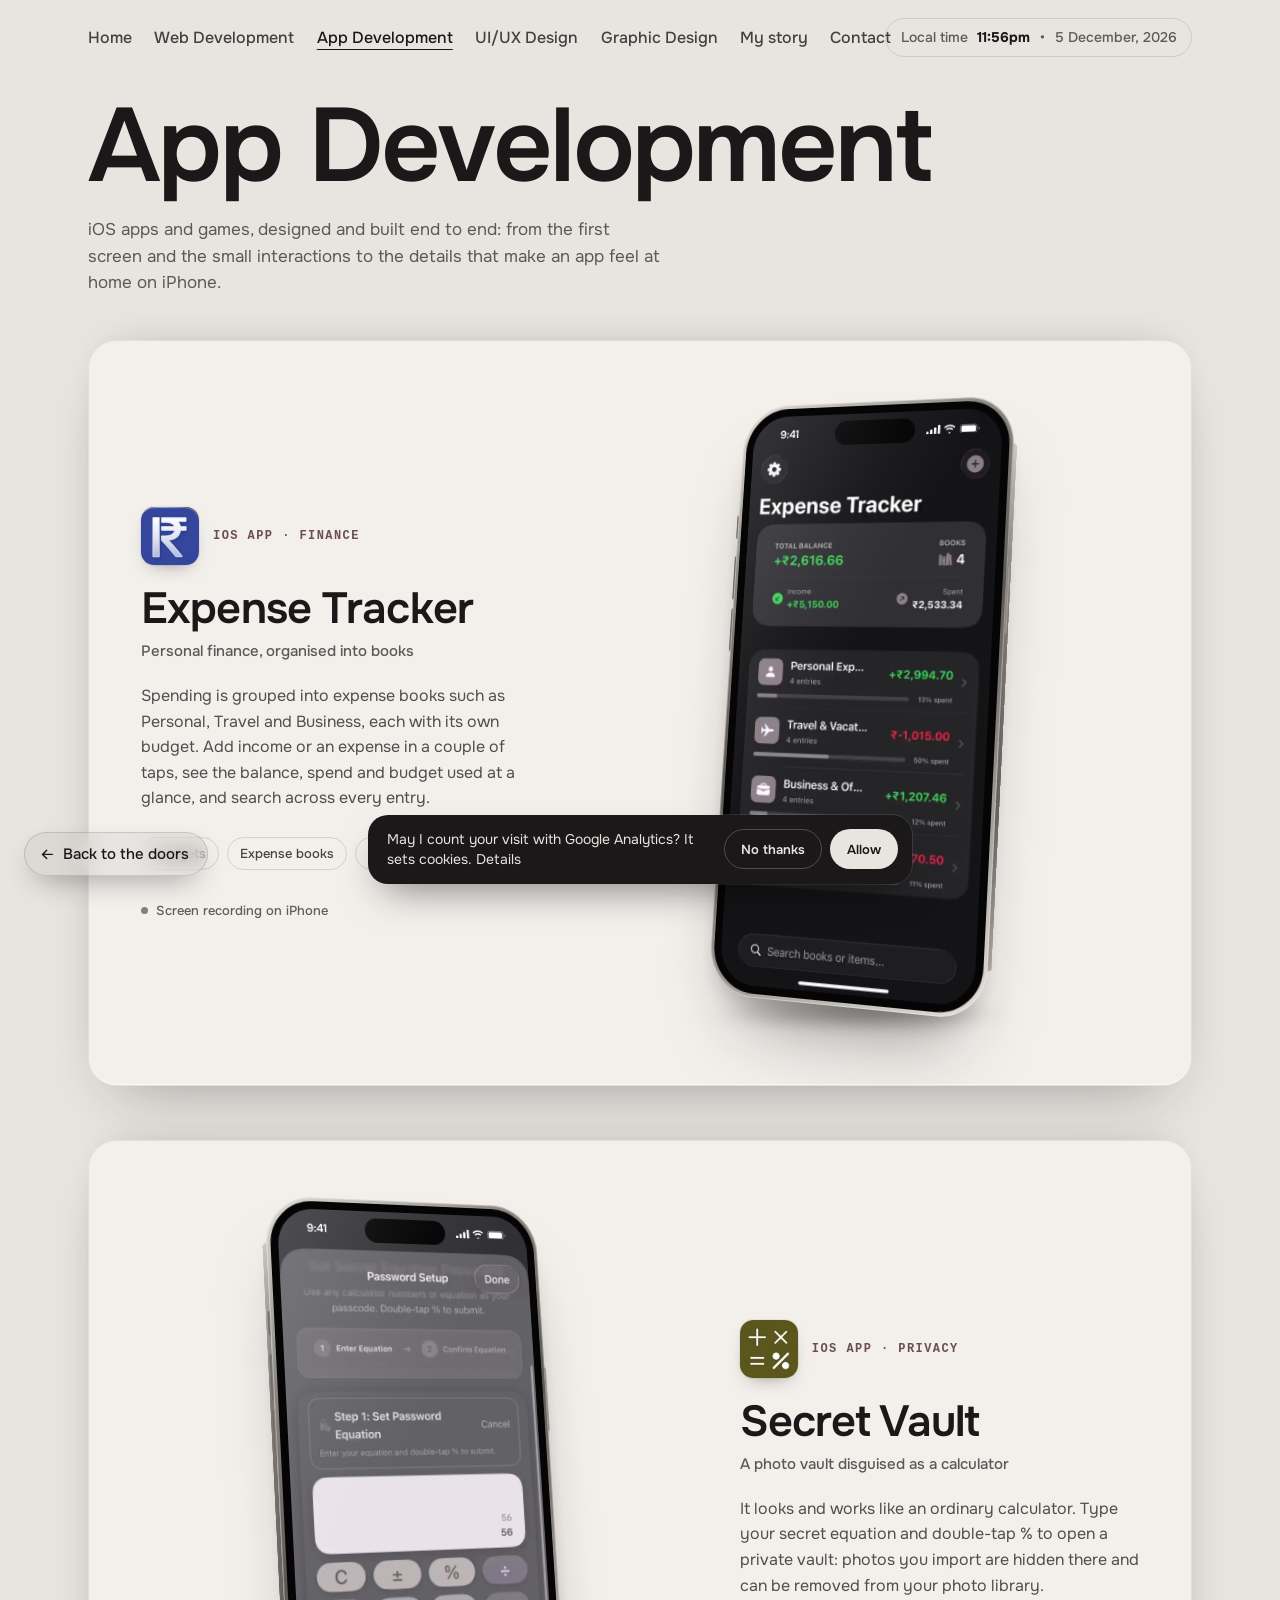
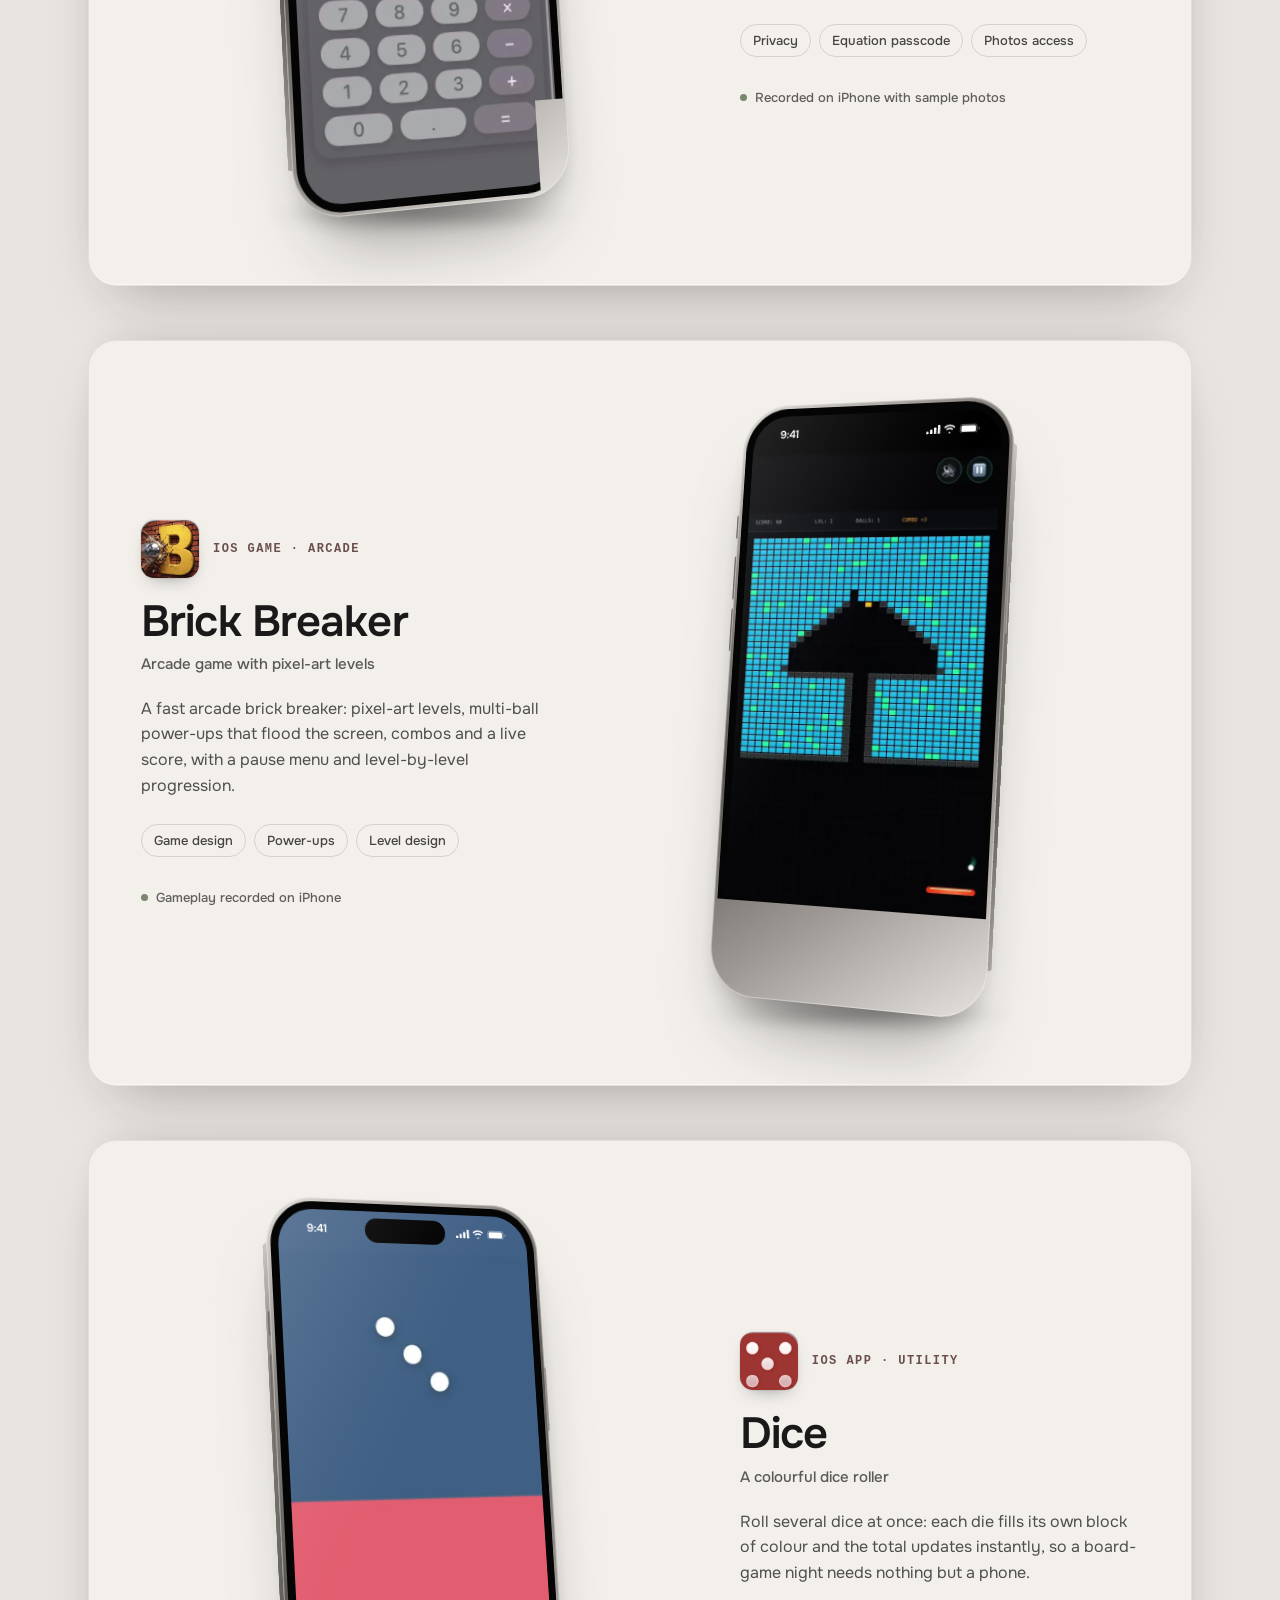
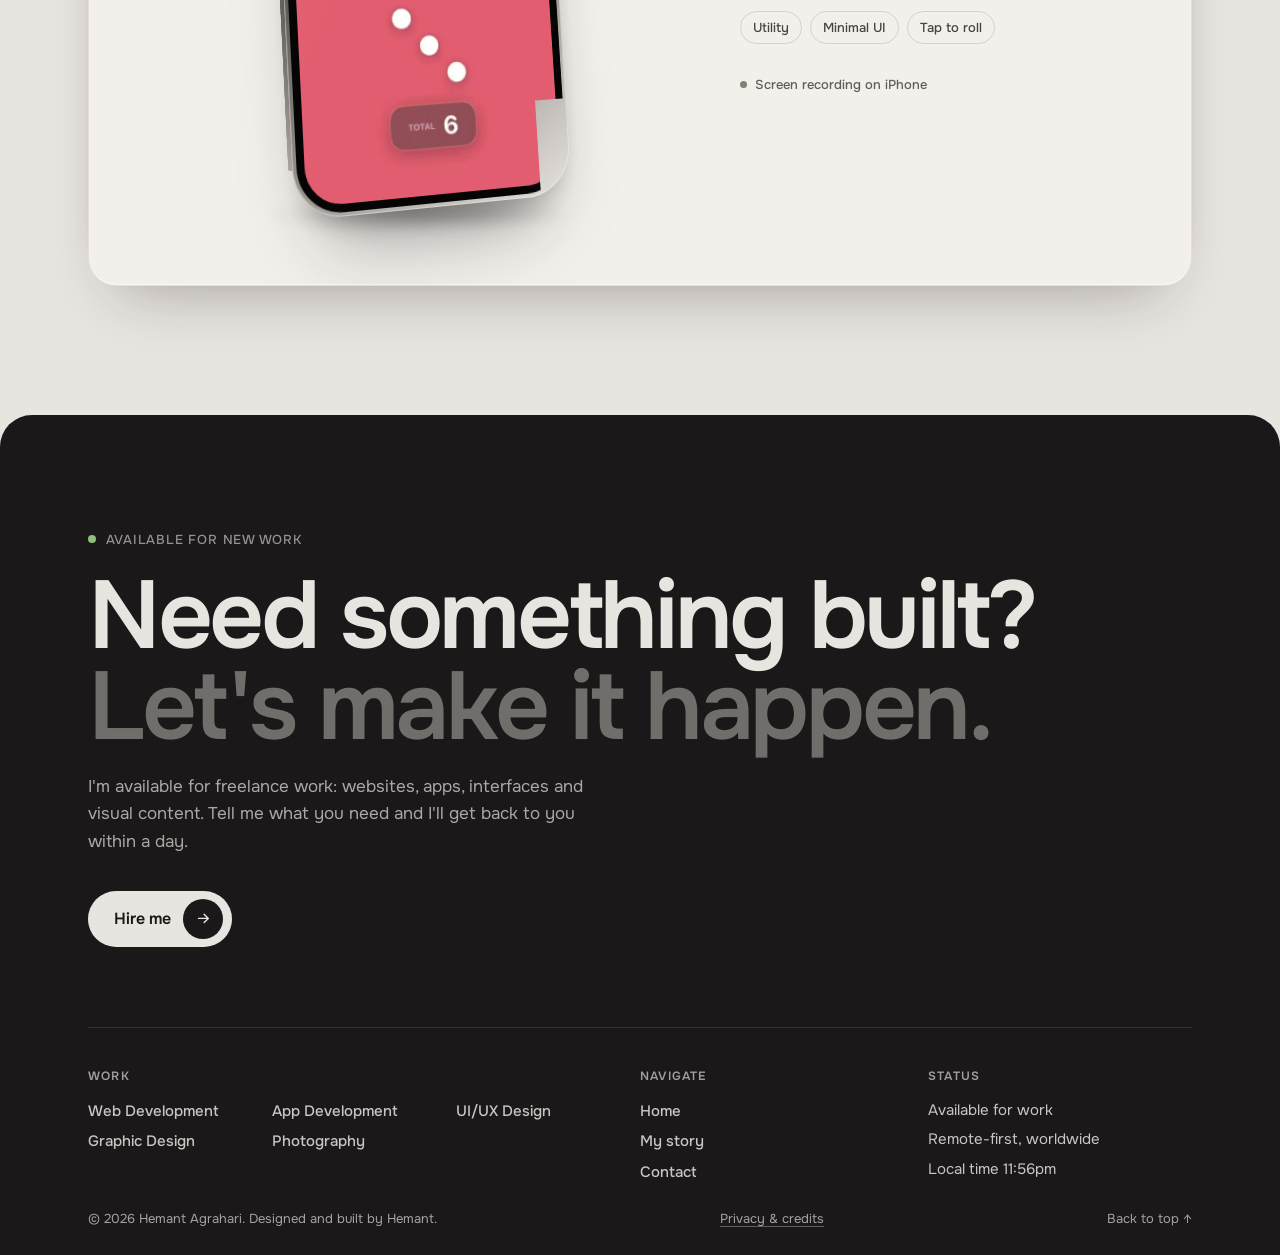
==== commit fbd15a2e: "added portfolio" ====
--- a/app-developer/index.html
+++ b/app-developer/index.html
@@ -306,7 +306,7 @@
 .rn__in{min-width:0}
 .rn nav{min-width:0}
 </style>
-<link rel="canonical" href="https://therishithakor.com/app-developer/" />
+<link rel="canonical" href="https://hemant-agrahari.netlify.app/app-developer/" />
 <meta name="robots" content="index,follow,max-image-preview:large,max-snippet:-1,max-video-preview:-1" />
 <meta name="author" content="Hemant Agrahari" />
 <link rel="icon" href="/favicon.ico" sizes="48x48" />
@@ -315,11 +315,11 @@
 <meta property="og:type" content="website" />
 <meta property="og:site_name" content="Hemant Agrahari" />
 <meta property="og:locale" content="en_US" />
-<meta property="og:url" content="https://therishithakor.com/app-developer/" />
+<meta property="og:url" content="https://hemant-agrahari.netlify.app/app-developer/" />
 <meta property="og:title" content="Freelance iOS App Developer — Hemant Agrahari" />
 <meta property="og:description" content="Native iOS apps and games designed and built from first sketch to the App Store. Freelance app developer working remotely with businesses in the US, UK and worldwide." />
-<meta property="og:image" content="https://therishithakor.com/og.jpg?v=2" />
-<meta property="og:image:secure_url" content="https://therishithakor.com/og.jpg?v=2" />
+<meta property="og:image" content="https://hemant-agrahari.netlify.app/og.jpg" />
+<meta property="og:image:secure_url" content="https://hemant-agrahari.netlify.app/og.jpg" />
 <meta property="og:image:type" content="image/jpeg" />
 <meta property="og:image:width" content="1200" />
 <meta property="og:image:height" content="630" />
@@ -327,8 +327,8 @@
 <meta name="twitter:card" content="summary_large_image" />
 <meta name="twitter:title" content="Freelance iOS App Developer — Hemant Agrahari" />
 <meta name="twitter:description" content="Native iOS apps and games designed and built from first sketch to the App Store. Freelance app developer working remotely with businesses in the US, UK and worldwide." />
-<meta name="twitter:image" content="https://therishithakor.com/og.jpg?v=2" />
-<script type="application/ld+json">{"@context":"https://schema.org","@graph":[{"@type":"Person","@id":"https://therishithakor.com/#rishi","name":"Hemant Agrahari","url":"https://therishithakor.com","jobTitle":"Freelance Developer, Designer and Photographer","image":"https://therishithakor.com/og.jpg?v=2","description":"Freelance web and iOS developer, UI/UX designer, graphic designer and photographer working remotely with clients worldwide.","knowsAbout":["Web development","iOS app development","UI/UX design","Graphic design","Brand identity","Photography"],"address":{"@type":"PostalAddress","addressCountry":"IN"},"knowsLanguage":["en"],"worksFor":{"@id":"https://therishithakor.com/#org"}},{"@type":"Organization","@id":"https://therishithakor.com/#org","name":"Hemant Agrahari — Design & Development","alternateName":"Hemant Agrahari","url":"https://therishithakor.com","image":"https://therishithakor.com/og.jpg?v=2","logo":{"@type":"ImageObject","url":"https://therishithakor.com/icon-512.png","width":512,"height":512},"founder":{"@id":"https://therishithakor.com/#rishi"},"email":"rishithakor218@gmail.com","contactPoint":{"@type":"ContactPoint","contactType":"sales","email":"rishithakor218@gmail.com","availableLanguage":"en","areaServed":["US","GB","CA","AU"]},"description":"Freelance web development, iOS app development, UI/UX design and graphic design, delivered remotely.","areaServed":[{"@type":"Country","name":"United States"},{"@type":"Country","name":"United Kingdom"},{"@type":"Country","name":"Canada"},{"@type":"Country","name":"Australia"},"Worldwide"],"hasOfferCatalog":{"@type":"OfferCatalog","name":"Services","itemListElement":[{"@type":"Offer","itemOffered":{"@type":"Service","name":"Web development","description":"Websites and web applications designed and built end to end."}},{"@type":"Offer","itemOffered":{"@type":"Service","name":"iOS app development","description":"Native iOS apps and games, from first sketch to the App Store."}},{"@type":"Offer","itemOffered":{"@type":"Service","name":"UI/UX design","description":"Product and interface design: user flows, wireframes and finished UI."}},{"@type":"Offer","itemOffered":{"@type":"Service","name":"Graphic design","description":"Brand identity, social media creatives, posters and logos."}},{"@type":"Offer","itemOffered":{"@type":"Service","name":"Photography","description":"Portrait, event and street photography."}}]}},{"@type":"WebSite","@id":"https://therishithakor.com/#site","url":"https://therishithakor.com","name":"Hemant Agrahari — Portfolio","publisher":{"@id":"https://therishithakor.com/#rishi"},"inLanguage":"en"},{"@type":"BreadcrumbList","itemListElement":[{"@type":"ListItem","position":1,"name":"Home","item":"https://therishithakor.com/"},{"@type":"ListItem","position":2,"name":"Freelance iOS App Developer","item":"https://therishithakor.com/app-developer/"}]}]}</script>
+<meta name="twitter:image" content="https://hemant-agrahari.netlify.app/og.jpg" />
+<script type="application/ld+json">{"@context":"https://schema.org","@graph":[{"@type":"Person","@id":"https://hemant-agrahari.netlify.app/#hemant","name":"Hemant Agrahari","url":"https://hemant-agrahari.netlify.app","jobTitle":"Freelance Developer, Designer and Photographer","image":"https://hemant-agrahari.netlify.app/og.jpg","description":"Freelance web and iOS developer, UI/UX designer, graphic designer and photographer working remotely with clients worldwide.","knowsAbout":["Web development","iOS app development","UI/UX design","Graphic design","Brand identity","Photography"],"address":{"@type":"PostalAddress","addressCountry":"IN"},"knowsLanguage":["en"],"worksFor":{"@id":"https://hemant-agrahari.netlify.app/#org"}},{"@type":"Organization","@id":"https://hemant-agrahari.netlify.app/#org","name":"Hemant Agrahari — Design & Development","alternateName":"Hemant Agrahari","url":"https://hemant-agrahari.netlify.app","image":"https://hemant-agrahari.netlify.app/og.jpg","logo":{"@type":"ImageObject","url":"https://hemant-agrahari.netlify.app/icon-512.png","width":512,"height":512},"founder":{"@id":"https://hemant-agrahari.netlify.app/#hemant"},"email":"hemantkagrahari@gmail.com","contactPoint":{"@type":"ContactPoint","contactType":"sales","email":"hemantkagrahari@gmail.com","availableLanguage":"en","areaServed":["US","GB","CA","AU"]},"description":"Freelance web development, iOS app development, UI/UX design and graphic design, delivered remotely.","areaServed":[{"@type":"Country","name":"United States"},{"@type":"Country","name":"United Kingdom"},{"@type":"Country","name":"Canada"},{"@type":"Country","name":"Australia"},"Worldwide"],"hasOfferCatalog":{"@type":"OfferCatalog","name":"Services","itemListElement":[{"@type":"Offer","itemOffered":{"@type":"Service","name":"Web development","description":"Websites and web applications designed and built end to end."}},{"@type":"Offer","itemOffered":{"@type":"Service","name":"iOS app development","description":"Native iOS apps and games, from first sketch to the App Store."}},{"@type":"Offer","itemOffered":{"@type":"Service","name":"UI/UX design","description":"Product and interface design: user flows, wireframes and finished UI."}},{"@type":"Offer","itemOffered":{"@type":"Service","name":"Graphic design","description":"Brand identity, social media creatives, posters and logos."}},{"@type":"Offer","itemOffered":{"@type":"Service","name":"Photography","description":"Portrait, event and street photography."}}]}},{"@type":"WebSite","@id":"https://hemant-agrahari.netlify.app/#site","url":"https://hemant-agrahari.netlify.app","name":"Hemant Agrahari — Portfolio","publisher":{"@id":"https://hemant-agrahari.netlify.app/#hemant"},"inLanguage":"en"},{"@type":"BreadcrumbList","itemListElement":[{"@type":"ListItem","position":1,"name":"Home","item":"https://hemant-agrahari.netlify.app/"},{"@type":"ListItem","position":2,"name":"Freelance iOS App Developer","item":"https://hemant-agrahari.netlify.app/app-developer/"}]}]}</script>
 <meta name="google-site-verification" content="dB3k2roAkI1S8861shwLsjVKNyl1q-TjchYYJWrG-18" /></head>
 <body>
 <div class="glow" aria-hidden="true"></div>
